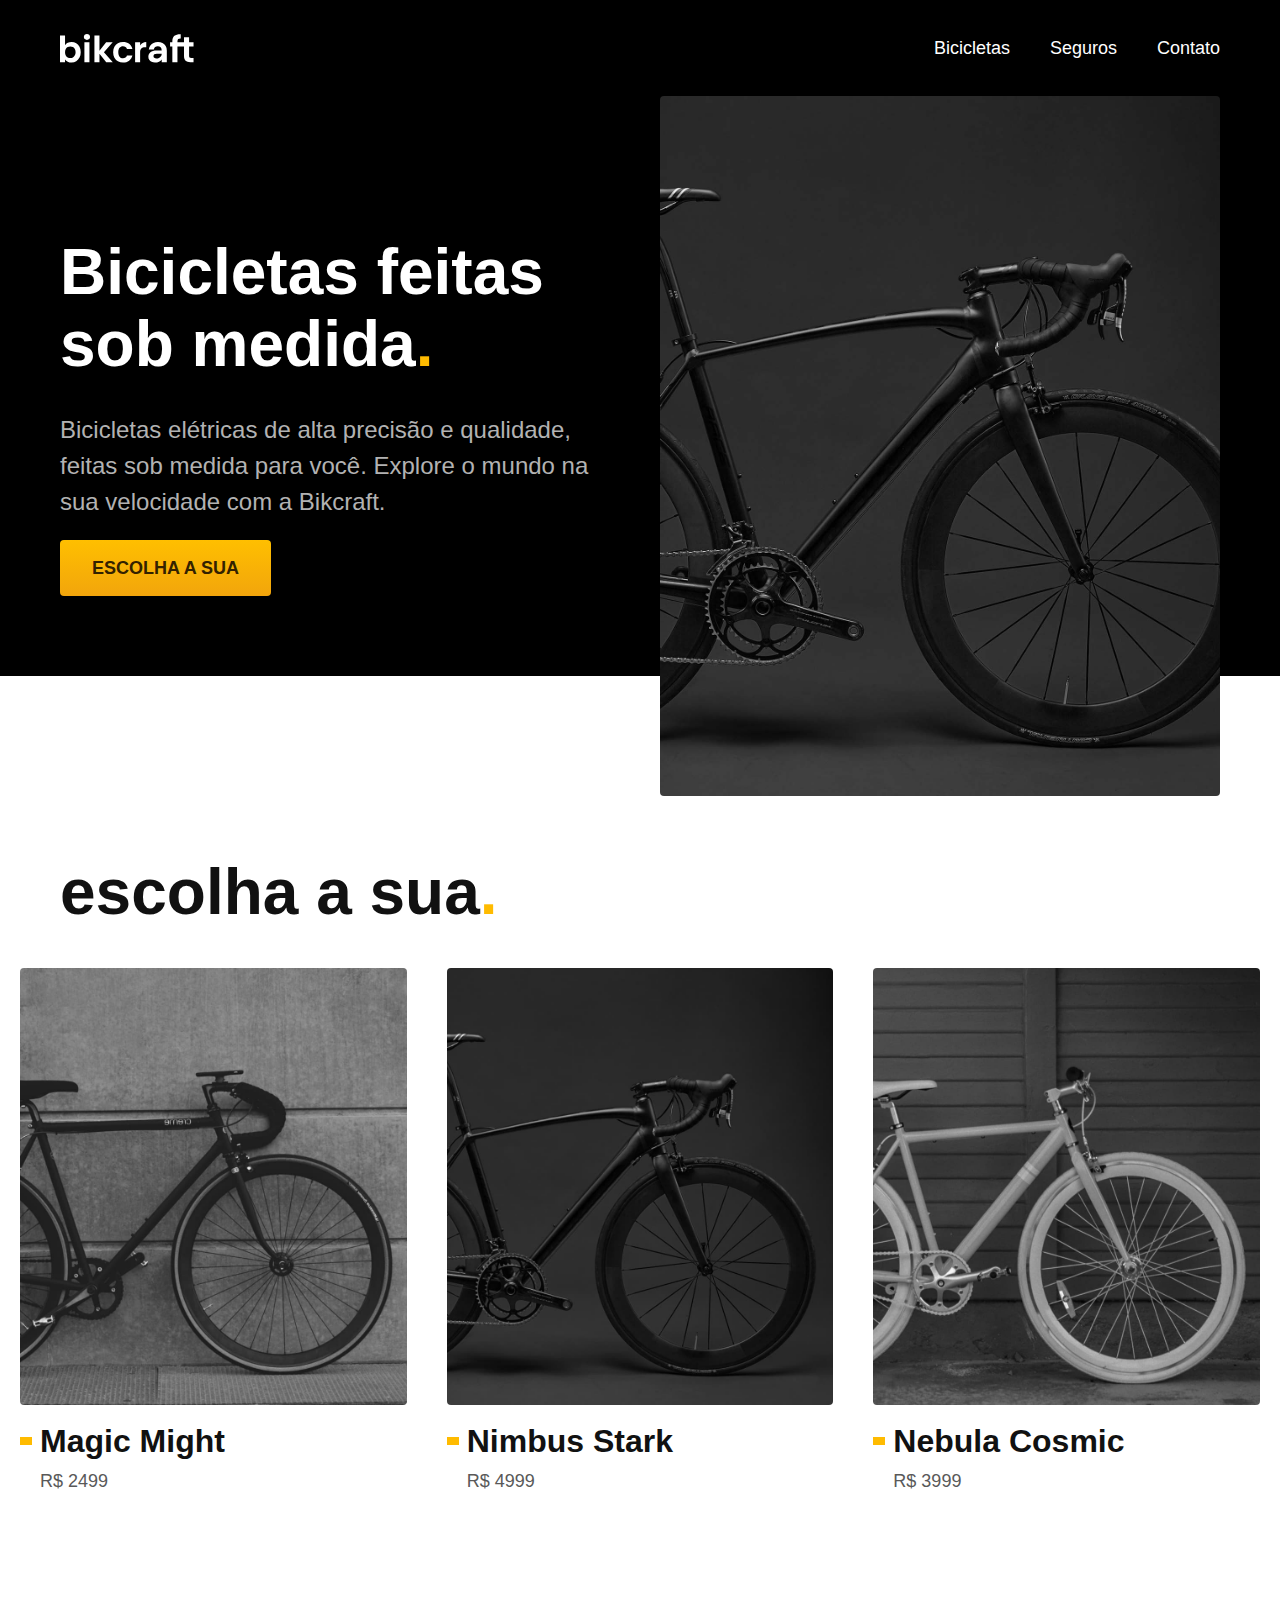
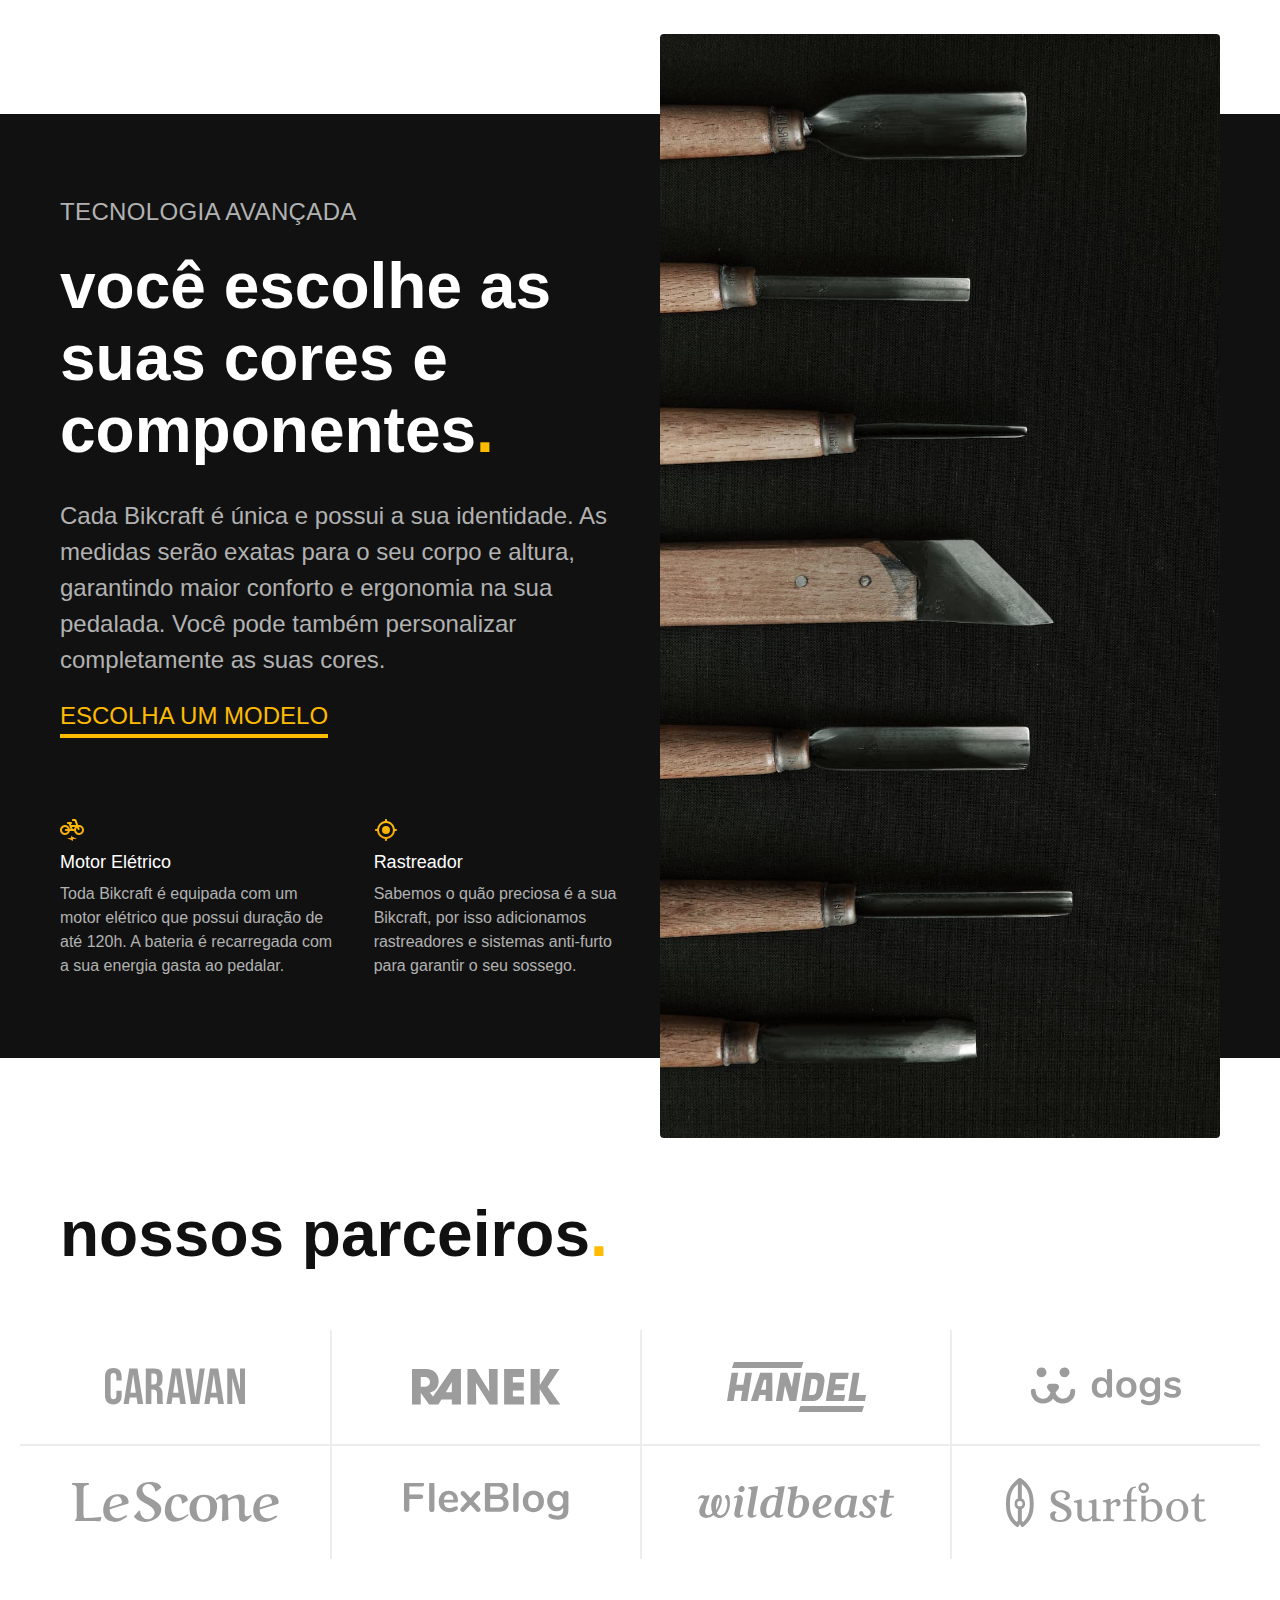
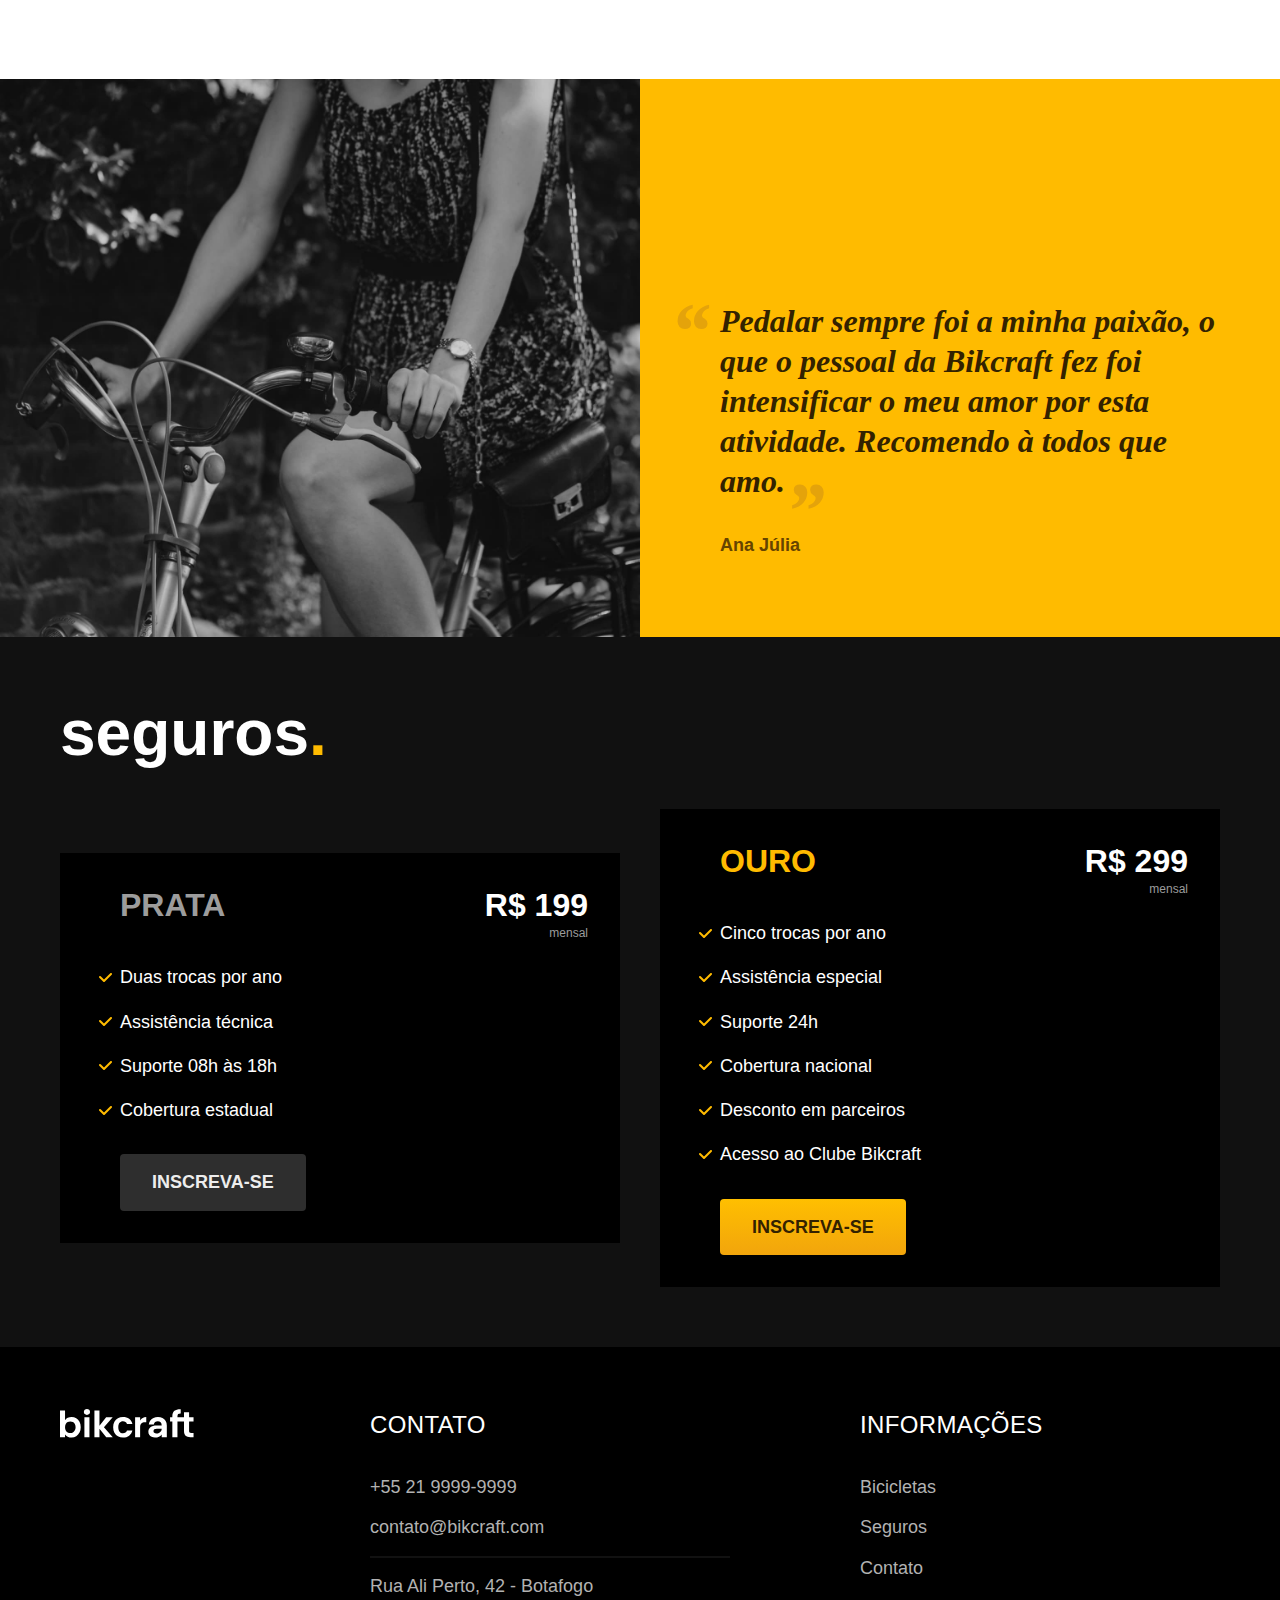
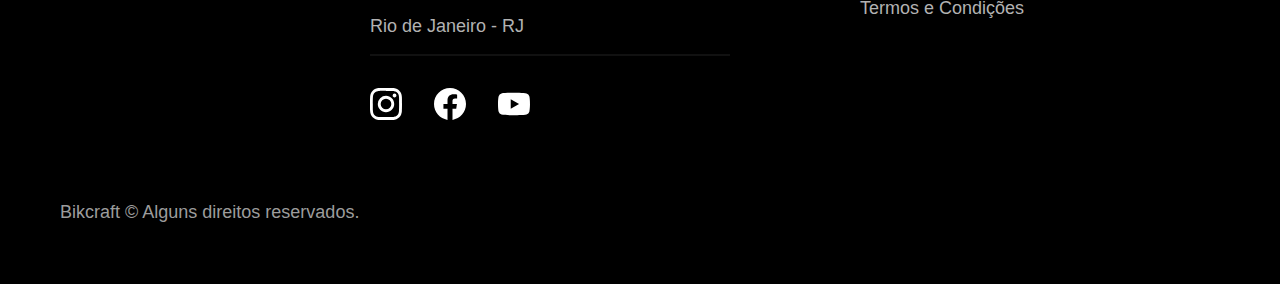
==== index.html @ 080647d6 "Volta aos estudos" ====
<!DOCTYPE html>
<html lang="pt-br">

<head>
  <meta charset="UTF-8">
  <meta name="viewport" content="width=device-width, initial-scale=1.0">

  <title>Bikcraft - Bicicletas Elétricas</title>
  <meta name="description" content="Bicicletas elétricas de alta precisão e qualidade, feitas sob medida para o cliente. Explore o mundo na sua velocidade com a Bikcraft.">

  <link rel="stylesheet" href="./css/style.css">
</head>

<body>
  <header class="header-bg">
    <div class="header container">
      <a href="./">
        <img src="./img/bikcraft.svg" alt="Bikcraft">
      </a>

      <nav aria-label="primaria">
        <ul class="header-menu font-1-m cor-0">
          <li><a href="./bicicletas.html">Bicicletas</a></li>
          <li><a href="./seguros.html">Seguros</a></li>
          <li><a href="./contato.html">Contato</a></li>
        </ul>
      </nav>
    </div>
  </header>

  <main class="introducao-bg">
    <div class="introducao container">
      <div class="introducao-conteudo">
        <h1 class="font-1-xxl cor-0">Bicicletas feitas sob medida<span class="cor-p1">.</span></h1>
        <p class="font-2-l cor-5">Bicicletas elétricas de alta precisão e qualidade, feitas sob medida para você. Explore o mundo na sua velocidade com a Bikcraft.</p>
        <a class="botao" href="./bicicletas.html">Escolha a sua</a>
      </div>
      <div>
        <img src="./img/fotos/introducao.jpg" alt="Bicicleta elétrica preta.">
      </div>
    </div>
  </main>

  <article class="bicicletas-lista">
    <h2 class="container font-1-xxl">escolha a sua<span class="cor-p1">.</span></h2>

    <ul>
      <li>
        <a href="./bicicletas/magic.html">
          <img src="./img/bicicletas/magic-home.jpg" alt="Bicicleta preta">
          <h3 class="font-1-xl">Magic Might</h3>
          <span class="font-2-m cor-8">R$ 2499</span>
        </a>
      </li>
      <li>
        <a href="./bicicletas/nimbus.html">
          <img src="./img/bicicletas/nimbus-home.jpg" alt="Bicicleta preta">
          <h3 class="font-1-xl">Nimbus Stark</h3>
          <span class="font-2-m cor-8">R$ 4999</span>
        </a>
      </li>
      <li>
        <a href="./bicicletas/nebula.html">
          <img src="./img/bicicletas/nebula-home.jpg" alt="Bicicleta preta">
          <h3 class="font-1-xl">Nebula Cosmic</h3>
          <span class="font-2-m cor-8">R$ 3999</span>
        </a>
      </li>
    </ul>
  </article>

  <article class="tecnologia-bg">
    <div class="tecnologia container">
      <div class="tecnologia-conteudo">
        <span class="font-2-l-b cor-5">Tecnologia Avançada</span>
        <h2 class="font-1-xxl cor-0">você escolhe as suas cores e componentes<span class="cor-p1">.</span></h2>
        <p class="font-2-l cor-5">Cada Bikcraft é única e possui a sua identidade. As medidas serão exatas para o seu corpo e altura, garantindo maior conforto e ergonomia na sua pedalada. Você pode também personalizar completamente as suas cores.</p>
        <a class="link" href="./bicicletas.html">Escolha um modelo</a>
        <div class="tecnologia-vantagens">
          <div>
            <img src="./img/icones/eletrica.svg" alt="">
            <h3 class="font-1-m cor-0">Motor Elétrico</h3>
            <p class="font-2-s cor-5">Toda Bikcraft é equipada com um motor elétrico que possui duração de até 120h. A bateria é recarregada com a sua energia gasta ao pedalar.</p>
          </div>
          <div>
            <img src="./img/icones/rastreador.svg" alt="">
            <h3 class="font-1-m cor-0">Rastreador</h3>
            <p class="font-2-s cor-5">Sabemos o quão preciosa é a sua Bikcraft, por isso adicionamos rastreadores e sistemas anti-furto para garantir o seu sossego.</p>
          </div>
        </div>
      </div>
      <div class="tecnologia-imagem">
        <img src="./img/fotos/tecnologia.jpg" alt="">
      </div>
    </div>
  </article>

  <section class="parceiros" aria-label="Nossos Parceiros">
    <h2 class="container font-1-xxl">nossos parceiros<span class="cor-p1">.</span></h2>

    <ul>
      <li><img src="./img/parceiros/caravan.svg" alt="caravan"></li>
      <li><img src="./img/parceiros/ranek.svg" alt="ranek"></li>
      <li><img src="./img/parceiros/handel.svg" alt="handel"></li>
      <li><img src="./img/parceiros/dogs.svg" alt="dogs"></li>
      <li><img src="./img/parceiros/lescone.svg" alt="lescone"></li>
      <li><img src="./img/parceiros/flexblog.svg" alt="flexblog"></li>
      <li><img src="./img/parceiros/wildbeast.svg" alt="wildbeast"></li>
      <li><img src="./img/parceiros/surfbot.svg" alt="surfbot"></li>
    </ul>
  </section>

  <section class="depoimento" aria-label="Depoimento">
    <div>
      <img src="./img/fotos/depoimento.jpg" alt="Pessoa pedalando uma bicicleta Bikcraft">
    </div>
    <div class="depoimento-conteudo">
      <blockquote class="font-1-xl cor-p5">
        <p>Pedalar sempre foi a minha paixão, o que o pessoal da Bikcraft fez foi intensificar o meu amor por esta atividade. Recomendo à todos que amo.</p>
      </blockquote>
      <span class="font-1-m-b cor-p4">Ana Júlia</span>
    </div>
  </section>

  <article class="seguros-bg">
    <div class="seguros container">
      <h2 class="font-1-xxl cor-0">seguros<span class="cor-p1">.</span></h2>
      <div class="seguros-item">
        <h3 class="font-1-xl cor-6">PRATA</h3>
        <span class="font-1-xl cor-0">R$ 199 <span class="font-1-xs cor-6">mensal</span></span>
        <ul class="font-2-m cor-0">
          <li>Duas trocas por ano</li>
          <li>Assistência técnica</li>
          <li>Suporte 08h às 18h</li>
          <li>Cobertura estadual</li>
        </ul>
        <a class="botao secundario" href="./orcamento.html">Inscreva-se</a>
      </div>

      <div class="seguros-item">
        <h3 class="font-1-xl cor-p1">OURO</h3>
        <span class="font-1-xl cor-0">R$ 299 <span class="font-1-xs cor-6">mensal</span></span>
        <ul class="font-2-m cor-0">
          <li>Cinco trocas por ano</li>
          <li>Assistência especial</li>
          <li>Suporte 24h</li>
          <li>Cobertura nacional</li>
          <li>Desconto em parceiros</li>
          <li>Acesso ao Clube Bikcraft</li>
        </ul>
        <a class="botao" href="./orcamento.html">Inscreva-se</a>
      </div>
    </div>
  </article>

  <footer class="footer-bg">
    <div class="footer container">
      <img src="./img/bikcraft.svg" alt="Bikcraft">
      <div class="footer-contato">
        <h3 class="font-2-l-b cor-0">Contato</h3>
        <ul class="font-2-m cor-5">
          <li><a href="tel:+552199999999">+55 21 9999-9999</a></li>
          <li><a href="mailto:contato@bikcraft.com">contato@bikcraft.com</a></li>
          <li>Rua Ali Perto, 42 - Botafogo</li>
          <li>Rio de Janeiro - RJ</li>
        </ul>
        <div class="footer-redes">
          <a href="./">
            <img src="./img/redes/instagram.svg" alt="Instagram">
          </a>
          <a href="./">
            <img src="./img/redes/facebook.svg" alt="Facebook">
          </a>
          <a href="./">
            <img src="./img/redes/youtube.svg" alt="Youtube">
          </a>
        </div>
      </div>
      <div class="footer-informacoes">
        <h3 class="font-2-l-b cor-0">Informações</h3>
        <nav>
          <ul class="font-1-m cor-5">
            <li><a href="./bicicletas.html">Bicicletas</a></li>
            <li><a href="./seguros.html">Seguros</a></li>
            <li><a href="./contato.html">Contato</a></li>
            <li><a href="./termos.html">Termos e Condições</a></li>
          </ul>
        </nav>
      </div>
      <p class="footer-copy font-2-m cor-6">Bikcraft © Alguns direitos reservados.</p>
    </div>
  </footer>
</body>

</html>
---- css/style.css ----
@import "./global/global.css";
@import "./utilidades/tipografia.css";
@import "./utilidades/cores.css";

@import "./global/header.css";
@import "./global/footer.css";

/* Utilidades */
@import "./utilidades/componentes.css";

/* Home */
@import "./home/introducao.css";
@import "./home/tecnologia.css";
@import "./home/parceiros.css";
@import "./home/depoimento.css";

/* Bicicletas */
@import "./bicicletas/bicicletas-lista.css";

/* Seguros */
@import "./seguros/seguros.css";
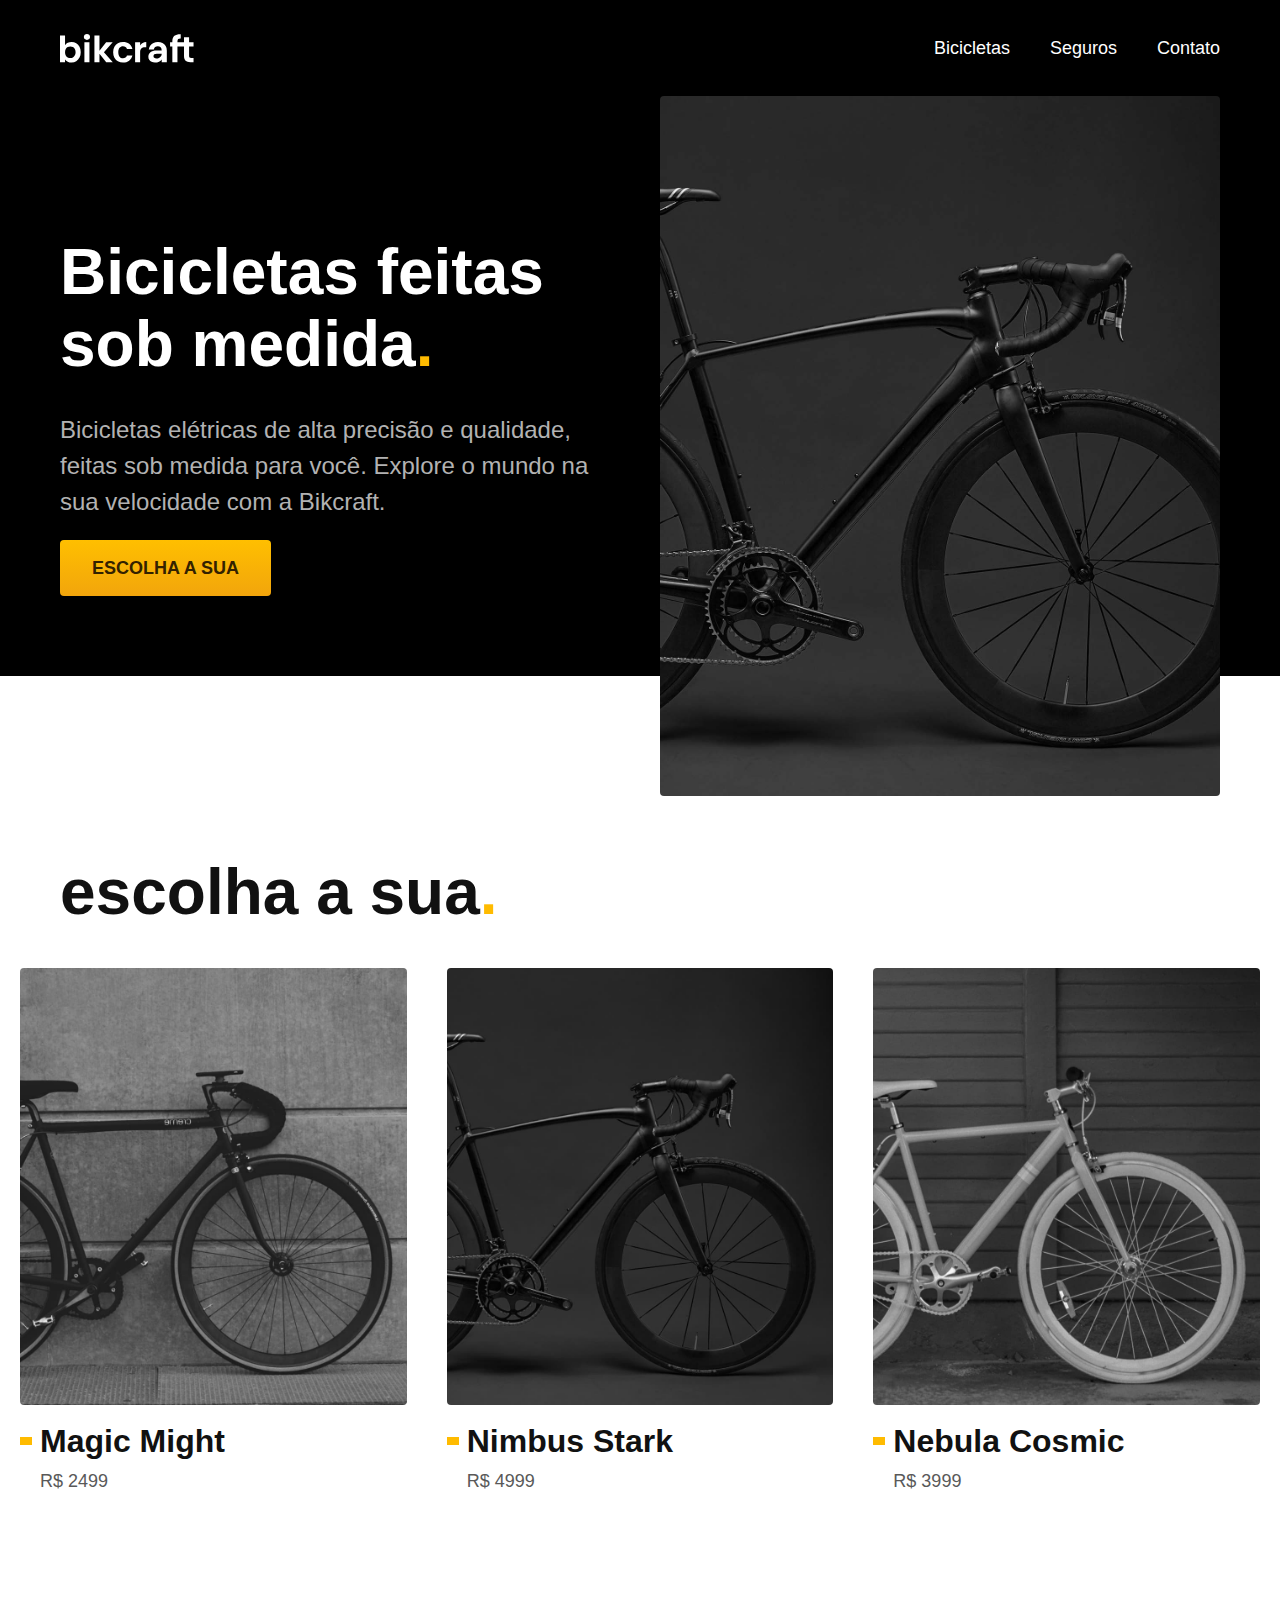
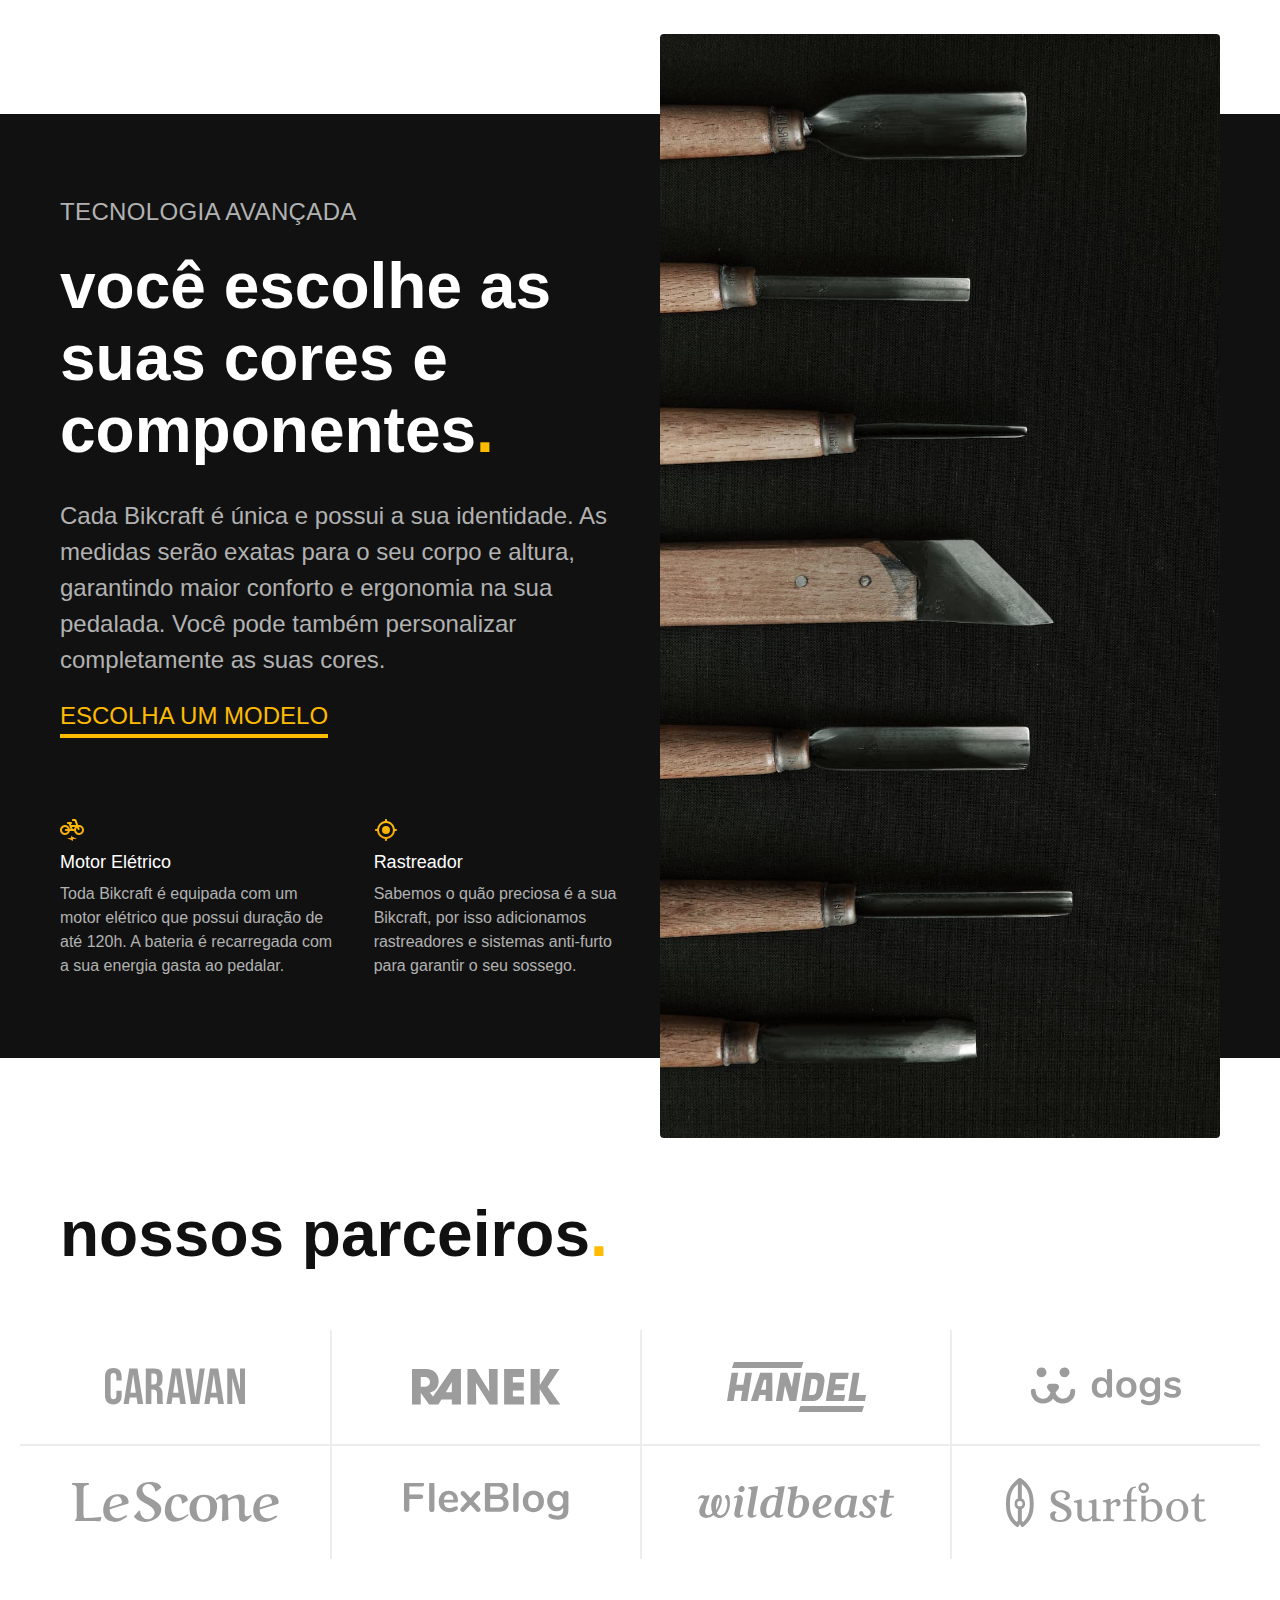
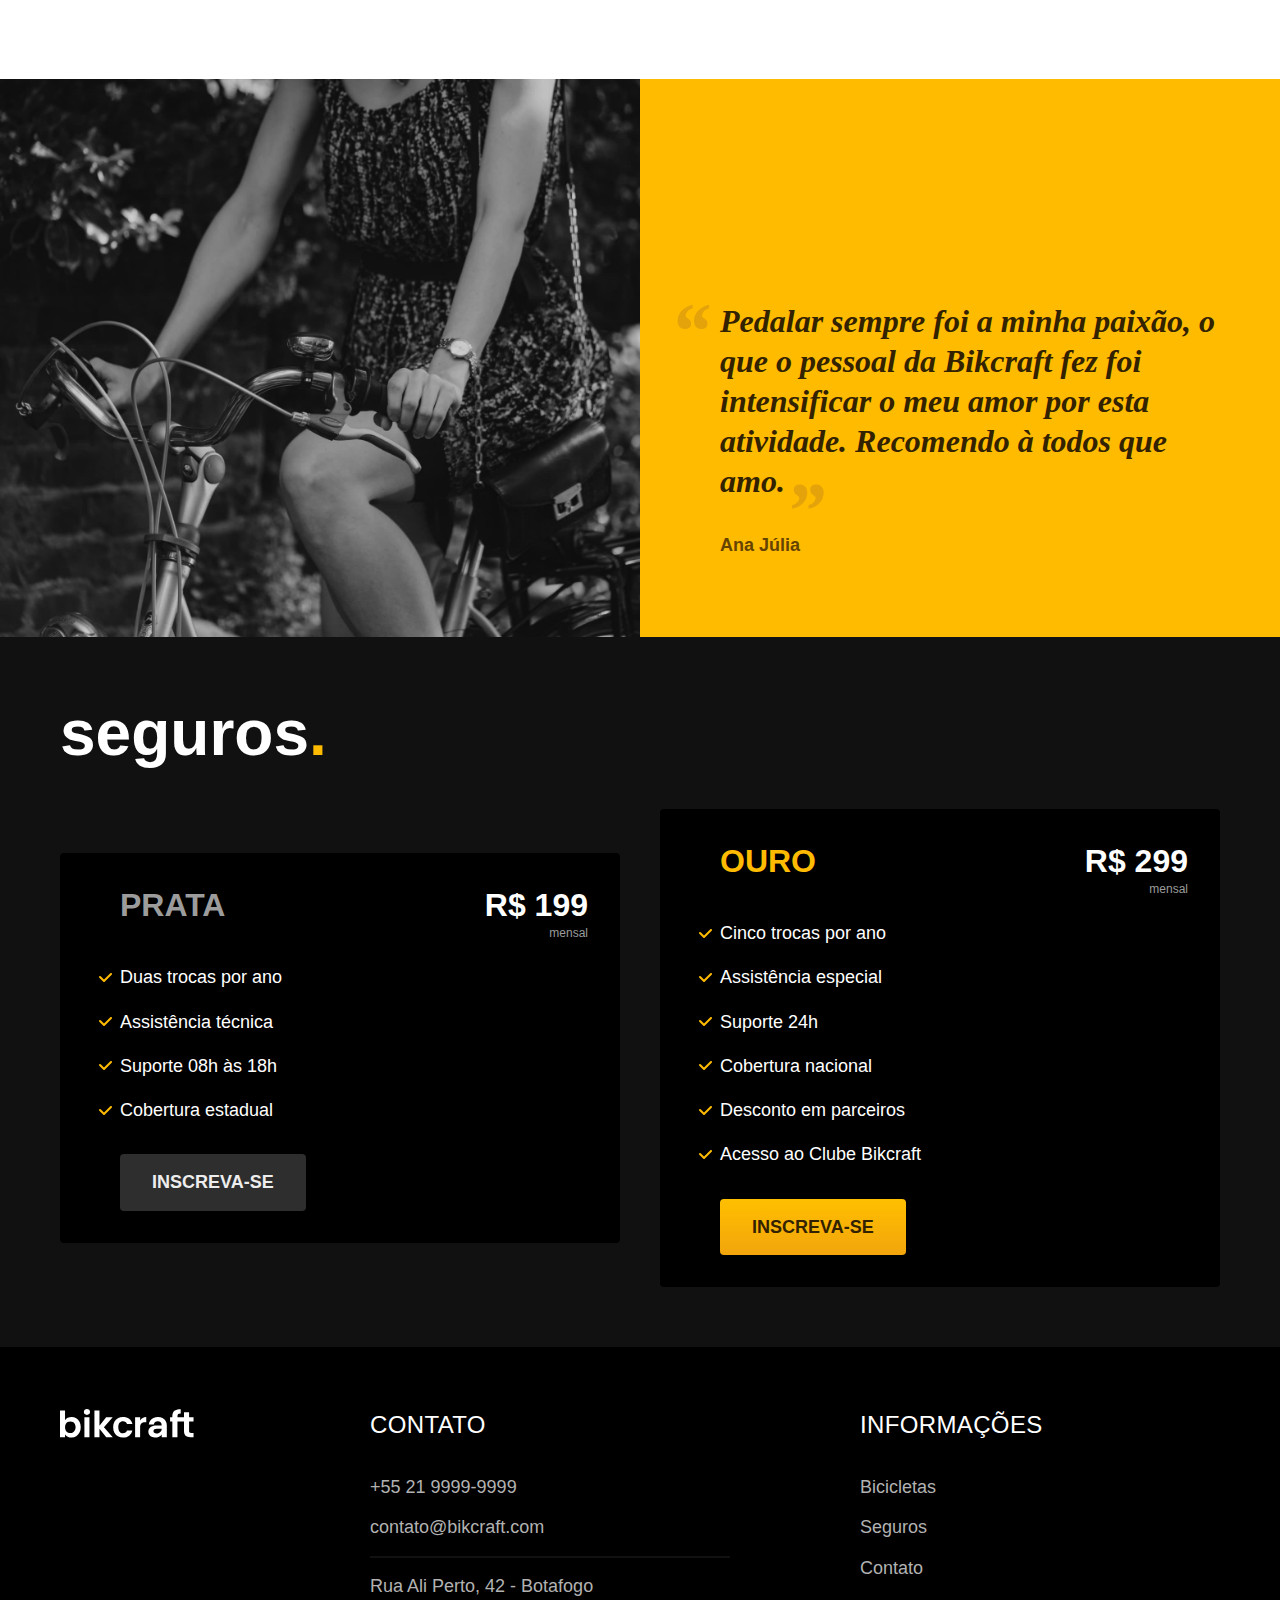
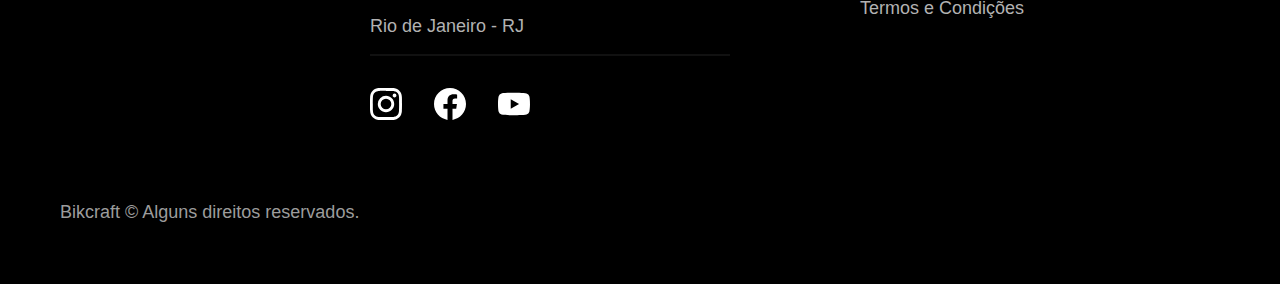
==== commit e62bc3af: "Bicicletas Prontas" ====
--- a/index.html
+++ b/index.html
@@ -43,7 +43,6 @@
 
   <article class="bicicletas-lista">
     <h2 class="container font-1-xxl">escolha a sua<span class="cor-p1">.</span></h2>
-
     <ul>
       <li>
         <a href="./bicicletas/magic.html">
@@ -95,7 +94,7 @@
     </div>
   </article>
 
-  <section class="parceiros" aria-label="Nossos Parceiros">
+  <section class="parceiros" aria-label="Nossos Parceiros!">
     <h2 class="container font-1-xxl">nossos parceiros<span class="cor-p1">.</span></h2>
 
     <ul>
@@ -110,7 +109,7 @@
     </ul>
   </section>
 
-  <section class="depoimento" aria-label="Depoimento">
+  <section class="depoimento" aria-label="Depoimento Da pessoa">
     <div>
       <img src="./img/fotos/depoimento.jpg" alt="Pessoa pedalando uma bicicleta Bikcraft">
     </div>
--- a/css/style.css
+++ b/css/style.css
@@ -16,6 +16,18 @@
 
 /* Bicicletas */
 @import "./bicicletas/bicicletas-lista.css";
+@import "./bicicletas/bicicletas.css";
+
+/* Bicicleta */
+@import "./bicicleta/bicicleta.css";
+@import "./bicicleta/seguro.css";
+
 
 /* Seguros */
 @import "./seguros/seguros.css";
+@import "./seguros/vantagens.css";
+@import "./seguros/perguntas.css";
+
+/* Termos */
+@import "./termos/termos.css"
+
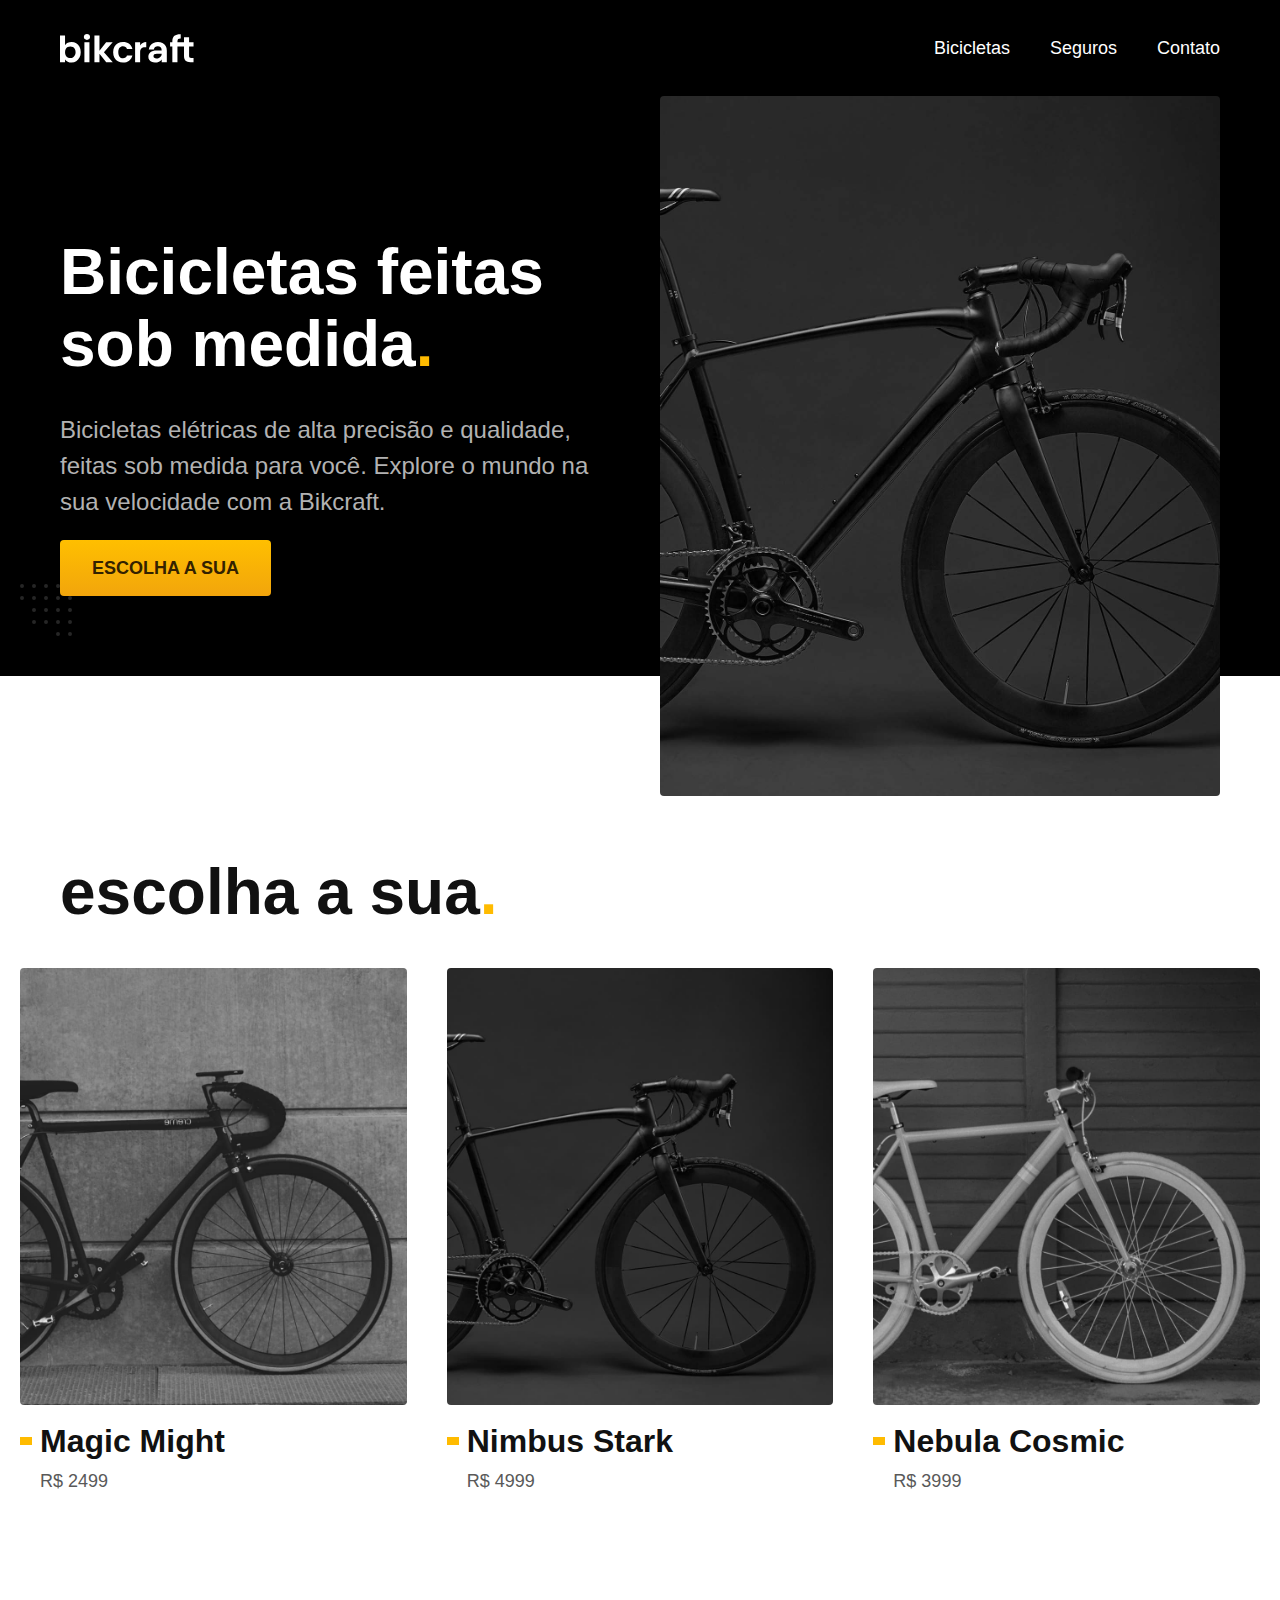
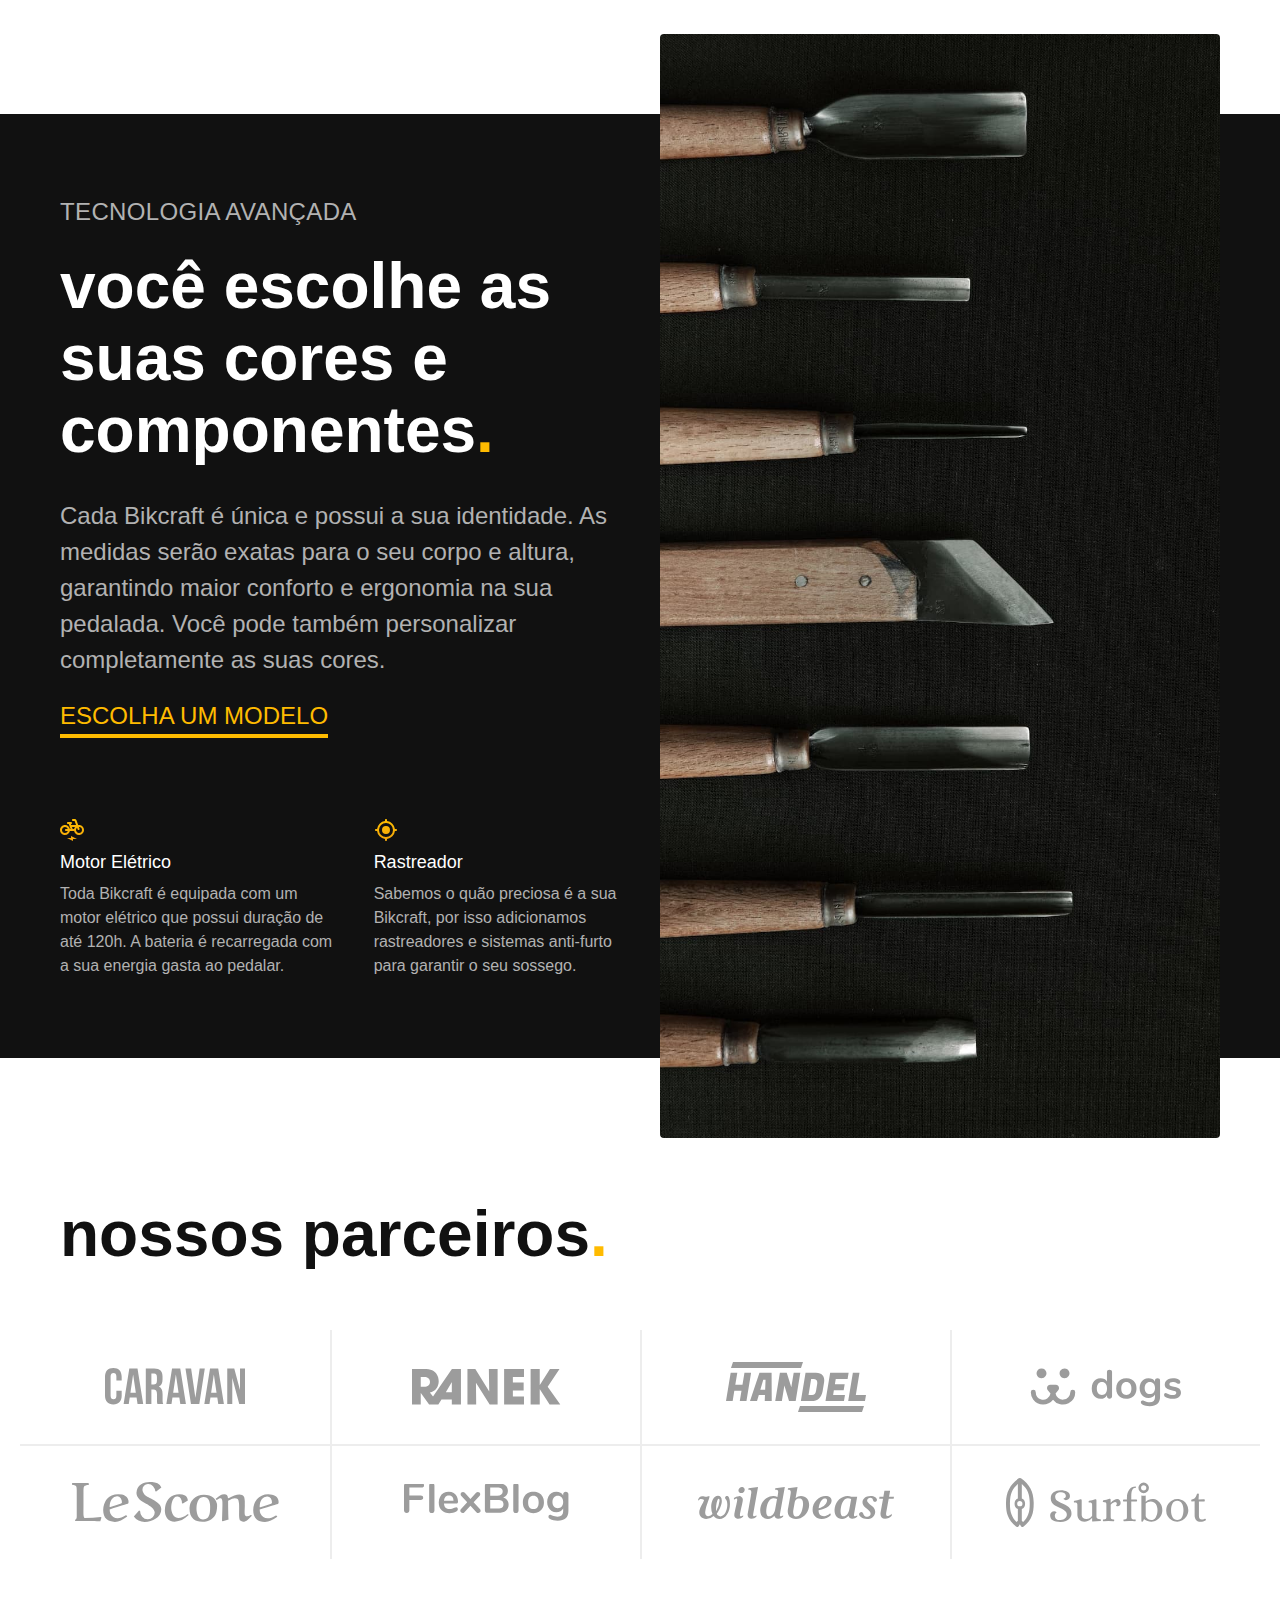
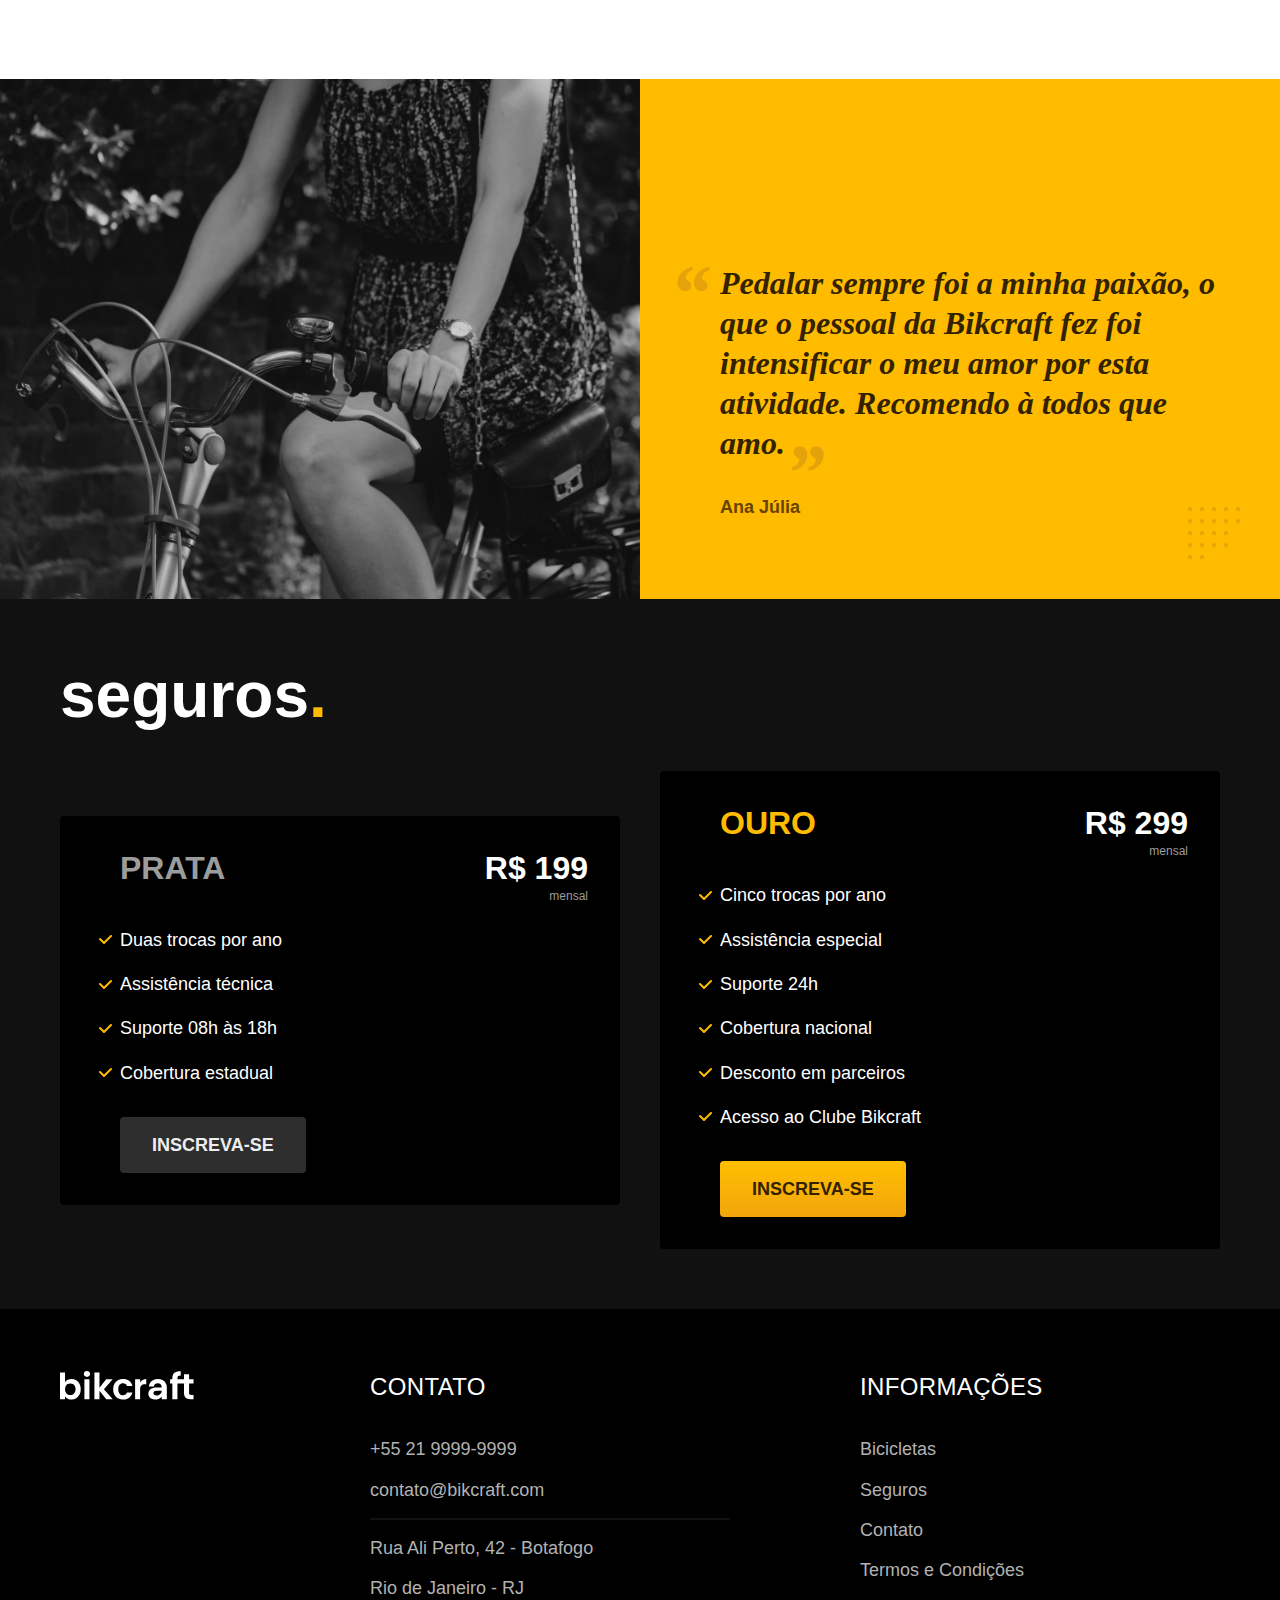
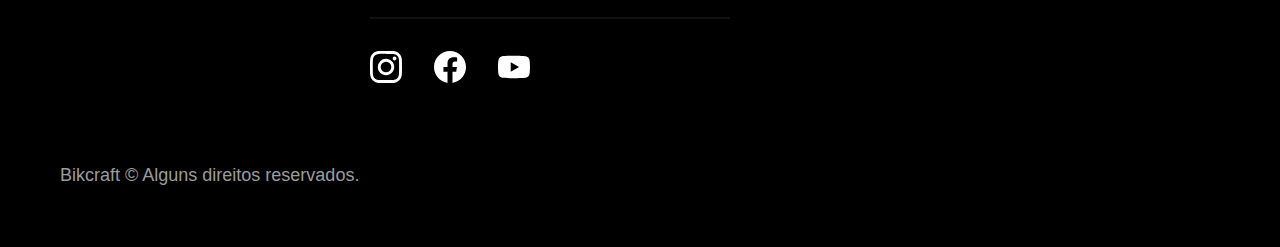
==== commit 064ba527: "Indo para JS" ====
--- a/index.html
+++ b/index.html
@@ -8,6 +8,7 @@
   <title>Bikcraft - Bicicletas Elétricas</title>
   <meta name="description" content="Bicicletas elétricas de alta precisão e qualidade, feitas sob medida para o cliente. Explore o mundo na sua velocidade com a Bikcraft.">
 
+  <link rel="preload" href="./css/style.css" as="style">
   <link rel="stylesheet" href="./css/style.css">
 </head>
 
@@ -15,7 +16,7 @@
   <header class="header-bg">
     <div class="header container">
       <a href="./">
-        <img src="./img/bikcraft.svg" alt="Bikcraft">
+        <img src="./img/bikcraft.svg" width="136" height="32" alt="Bikcraft">
       </a>
 
       <nav aria-label="primaria">
@@ -35,32 +36,34 @@
         <p class="font-2-l cor-5">Bicicletas elétricas de alta precisão e qualidade, feitas sob medida para você. Explore o mundo na sua velocidade com a Bikcraft.</p>
         <a class="botao" href="./bicicletas.html">Escolha a sua</a>
       </div>
-      <div>
-        <img src="./img/fotos/introducao.jpg" alt="Bicicleta elétrica preta.">
-      </div>
+      <picture>
+        <source media="(max-width: 800px)" srcset="./img/bicicletas/nimbus.jpg">
+        <img src="./img/fotos/introducao.jpg" width="1280" height="1600" alt="Bicicleta elétrica preta.">
+      </picture>
     </div>
   </main>
 
   <article class="bicicletas-lista">
     <h2 class="container font-1-xxl">escolha a sua<span class="cor-p1">.</span></h2>
+
     <ul>
       <li>
         <a href="./bicicletas/magic.html">
-          <img src="./img/bicicletas/magic-home.jpg" alt="Bicicleta preta">
+          <img src="./img/bicicletas/magic-home.jpg" alt="Bicicleta preta" width="920" height="1040">
           <h3 class="font-1-xl">Magic Might</h3>
           <span class="font-2-m cor-8">R$ 2499</span>
         </a>
       </li>
       <li>
         <a href="./bicicletas/nimbus.html">
-          <img src="./img/bicicletas/nimbus-home.jpg" alt="Bicicleta preta">
+          <img src="./img/bicicletas/nimbus-home.jpg" alt="Bicicleta preta" width="920" height="1040">
           <h3 class="font-1-xl">Nimbus Stark</h3>
           <span class="font-2-m cor-8">R$ 4999</span>
         </a>
       </li>
       <li>
         <a href="./bicicletas/nebula.html">
-          <img src="./img/bicicletas/nebula-home.jpg" alt="Bicicleta preta">
+          <img src="./img/bicicletas/nebula-home.jpg" alt="Bicicleta preta" width="920" height="1040">
           <h3 class="font-1-xl">Nebula Cosmic</h3>
           <span class="font-2-m cor-8">R$ 3999</span>
         </a>
@@ -77,41 +80,41 @@
         <a class="link" href="./bicicletas.html">Escolha um modelo</a>
         <div class="tecnologia-vantagens">
           <div>
-            <img src="./img/icones/eletrica.svg" alt="">
+            <img src="./img/icones/eletrica.svg" width="24" height="24" alt="">
             <h3 class="font-1-m cor-0">Motor Elétrico</h3>
             <p class="font-2-s cor-5">Toda Bikcraft é equipada com um motor elétrico que possui duração de até 120h. A bateria é recarregada com a sua energia gasta ao pedalar.</p>
           </div>
           <div>
-            <img src="./img/icones/rastreador.svg" alt="">
+            <img src="./img/icones/rastreador.svg" width="24" height="24" alt="">
             <h3 class="font-1-m cor-0">Rastreador</h3>
             <p class="font-2-s cor-5">Sabemos o quão preciosa é a sua Bikcraft, por isso adicionamos rastreadores e sistemas anti-furto para garantir o seu sossego.</p>
           </div>
         </div>
       </div>
       <div class="tecnologia-imagem">
-        <img src="./img/fotos/tecnologia.jpg" alt="">
+        <img src="./img/fotos/tecnologia.jpg" width="1200" height="1920" alt="">
       </div>
     </div>
   </article>
 
-  <section class="parceiros" aria-label="Nossos Parceiros!">
+  <section class="parceiros" aria-label="Nossos Parceiros">
     <h2 class="container font-1-xxl">nossos parceiros<span class="cor-p1">.</span></h2>
 
     <ul>
-      <li><img src="./img/parceiros/caravan.svg" alt="caravan"></li>
-      <li><img src="./img/parceiros/ranek.svg" alt="ranek"></li>
-      <li><img src="./img/parceiros/handel.svg" alt="handel"></li>
-      <li><img src="./img/parceiros/dogs.svg" alt="dogs"></li>
-      <li><img src="./img/parceiros/lescone.svg" alt="lescone"></li>
-      <li><img src="./img/parceiros/flexblog.svg" alt="flexblog"></li>
-      <li><img src="./img/parceiros/wildbeast.svg" alt="wildbeast"></li>
-      <li><img src="./img/parceiros/surfbot.svg" alt="surfbot"></li>
+      <li><img src="./img/parceiros/caravan.svg" alt="Caravan" width="140" height="38"></li>
+      <li><img src="./img/parceiros/ranek.svg" alt="Ranek" width="149" height="36"></li>
+      <li><img src="./img/parceiros/handel.svg" alt="Handel" width="140" height="50"></li>
+      <li><img src="./img/parceiros/dogs.svg" alt="Dogs" width="152" height="39"></li>
+      <li><img src="./img/parceiros/lescone.svg" alt="LeScone" width="208" height="41"></li>
+      <li><img src="./img/parceiros/flexblog.svg" alt="FlexBlog" width="165" height="38"></li>
+      <li><img src="./img/parceiros/wildbeast.svg" alt="Wildbeast" width="196" height="34"></li>
+      <li><img src="./img/parceiros/surfbot.svg" alt="Surfbot" width="200" height="49"></li>
     </ul>
   </section>
 
-  <section class="depoimento" aria-label="Depoimento Da pessoa">
+  <section class="depoimento" aria-label="Depoimento">
     <div>
-      <img src="./img/fotos/depoimento.jpg" alt="Pessoa pedalando uma bicicleta Bikcraft">
+      <img src="./img/fotos/depoimento.jpg" width="1560" height="1360" alt="Pessoa pedalando uma bicicleta Bikcraft">
     </div>
     <div class="depoimento-conteudo">
       <blockquote class="font-1-xl cor-p5">
@@ -154,7 +157,7 @@
 
   <footer class="footer-bg">
     <div class="footer container">
-      <img src="./img/bikcraft.svg" alt="Bikcraft">
+      <img src="./img/bikcraft.svg" width="136" height="32" alt="Bikcraft">
       <div class="footer-contato">
         <h3 class="font-2-l-b cor-0">Contato</h3>
         <ul class="font-2-m cor-5">
@@ -165,13 +168,13 @@
         </ul>
         <div class="footer-redes">
           <a href="./">
-            <img src="./img/redes/instagram.svg" alt="Instagram">
+            <img src="./img/redes/instagram.svg" width="32" height="32" alt="Instagram">
           </a>
           <a href="./">
-            <img src="./img/redes/facebook.svg" alt="Facebook">
+            <img src="./img/redes/facebook.svg" width="32" height="32" alt="Facebook">
           </a>
           <a href="./">
-            <img src="./img/redes/youtube.svg" alt="Youtube">
+            <img src="./img/redes/youtube.svg" width="32" height="32" alt="Youtube">
           </a>
         </div>
       </div>
--- a/css/style.css
+++ b/css/style.css
@@ -7,6 +7,7 @@
 
 /* Utilidades */
 @import "./utilidades/componentes.css";
+@import "./utilidades/formulario.css";
 
 /* Home */
 @import "./home/introducao.css";
@@ -22,12 +23,17 @@
 @import "./bicicleta/bicicleta.css";
 @import "./bicicleta/seguro.css";
 
-
 /* Seguros */
 @import "./seguros/seguros.css";
 @import "./seguros/vantagens.css";
 @import "./seguros/perguntas.css";
 
+/* Contato */
+@import "./contato/contato.css";
+@import "./contato/lojas.css";
+
+/* Contato */
+@import "./orcamento/orcamento.css";
+
 /* Termos */
-@import "./termos/termos.css"
-
+@import "./termos/termos.css";
--- a/css/style.css
+++ b/css/style.css
@@ -7,6 +7,7 @@
 
 /* Utilidades */
 @import "./utilidades/componentes.css";
+@import "./utilidades/formulario.css";
 
 /* Home */
 @import "./home/introducao.css";
@@ -22,12 +23,17 @@
 @import "./bicicleta/bicicleta.css";
 @import "./bicicleta/seguro.css";
 
-
 /* Seguros */
 @import "./seguros/seguros.css";
 @import "./seguros/vantagens.css";
 @import "./seguros/perguntas.css";
 
+/* Contato */
+@import "./contato/contato.css";
+@import "./contato/lojas.css";
+
+/* Contato */
+@import "./orcamento/orcamento.css";
+
 /* Termos */
-@import "./termos/termos.css"
-
+@import "./termos/termos.css";
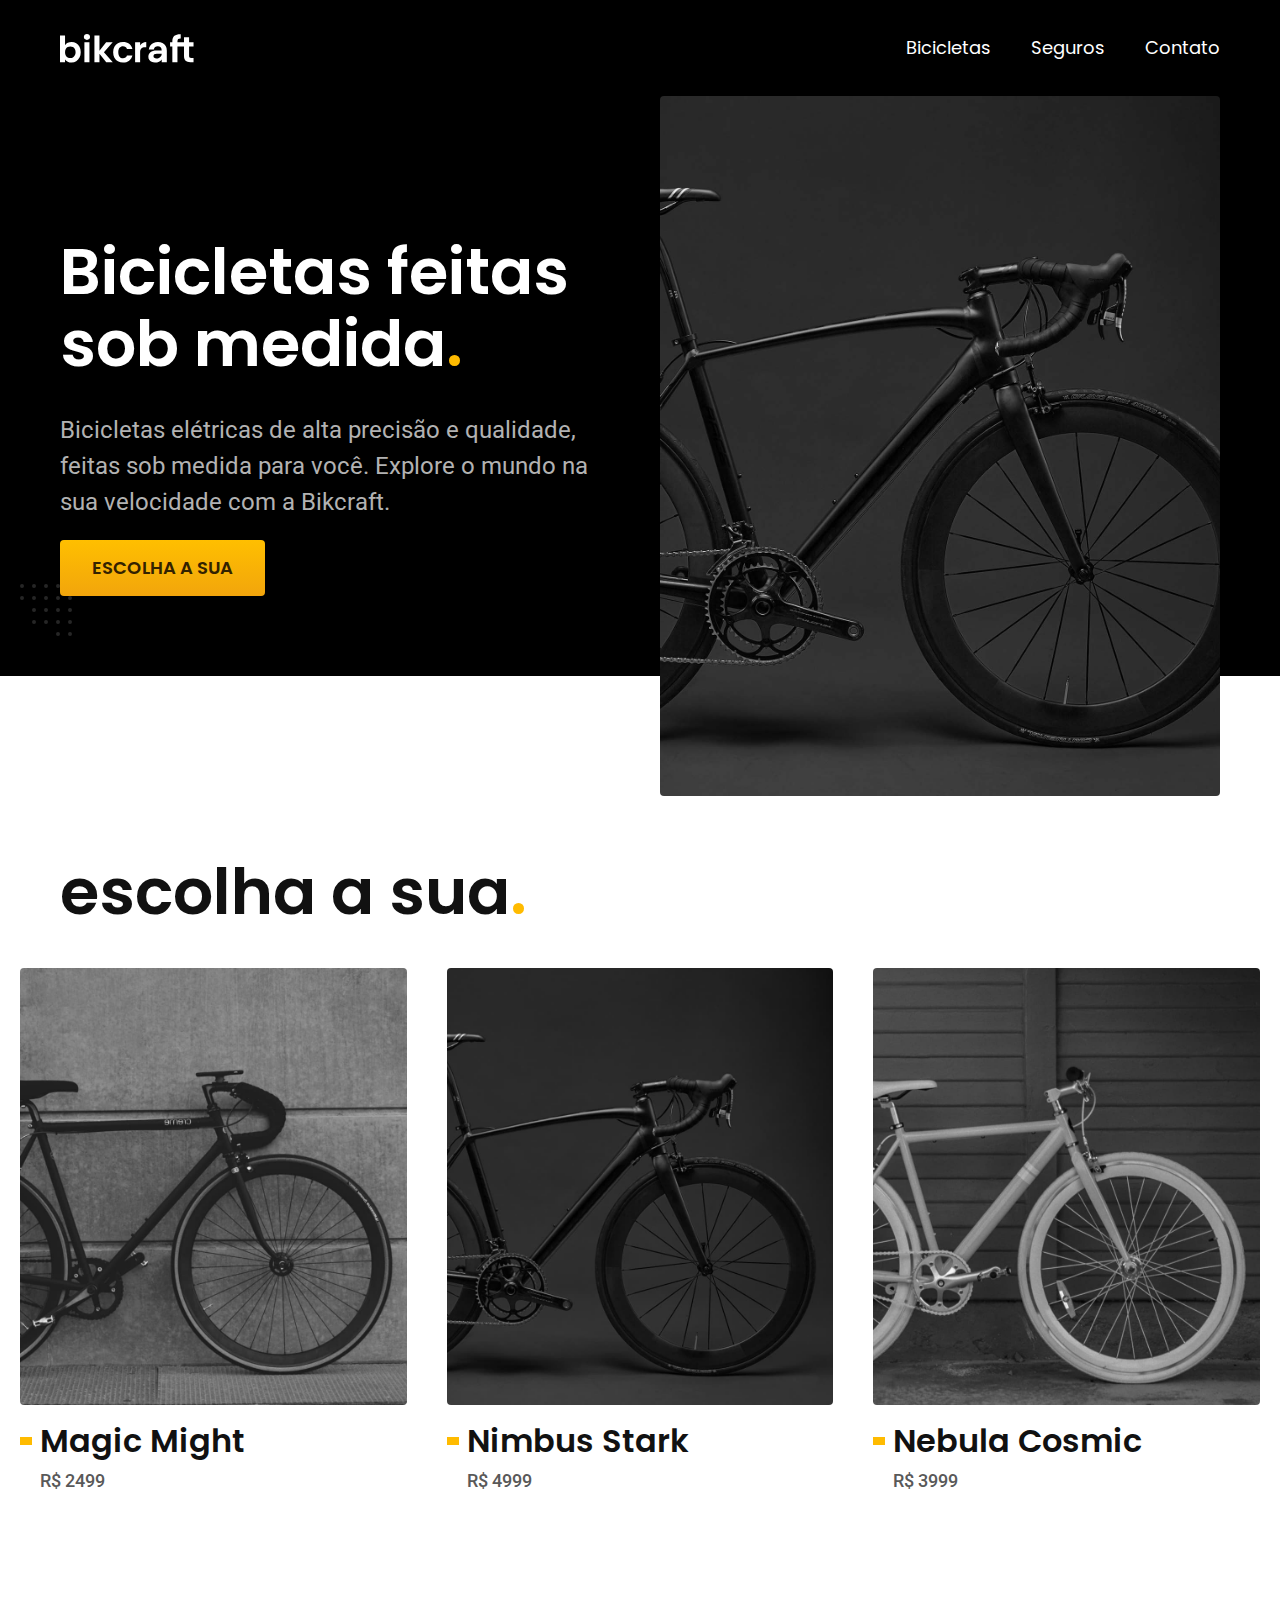
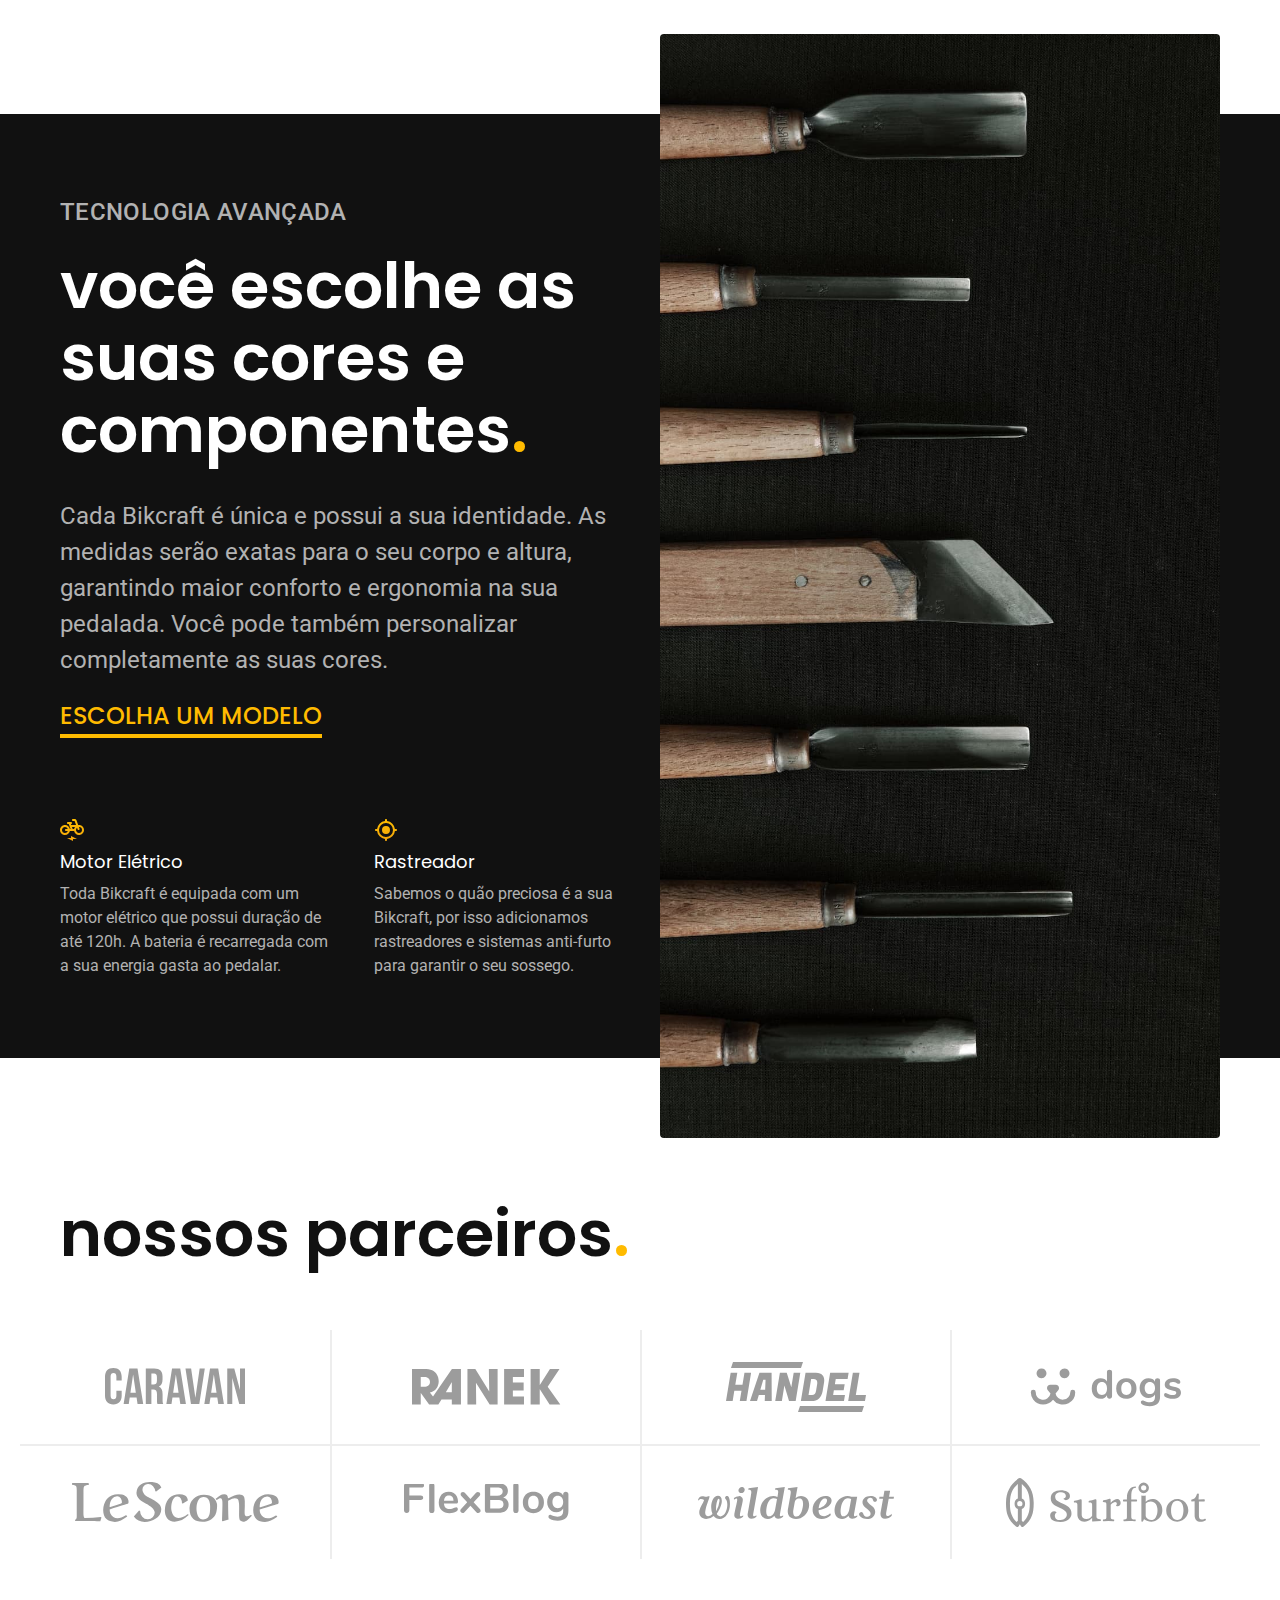
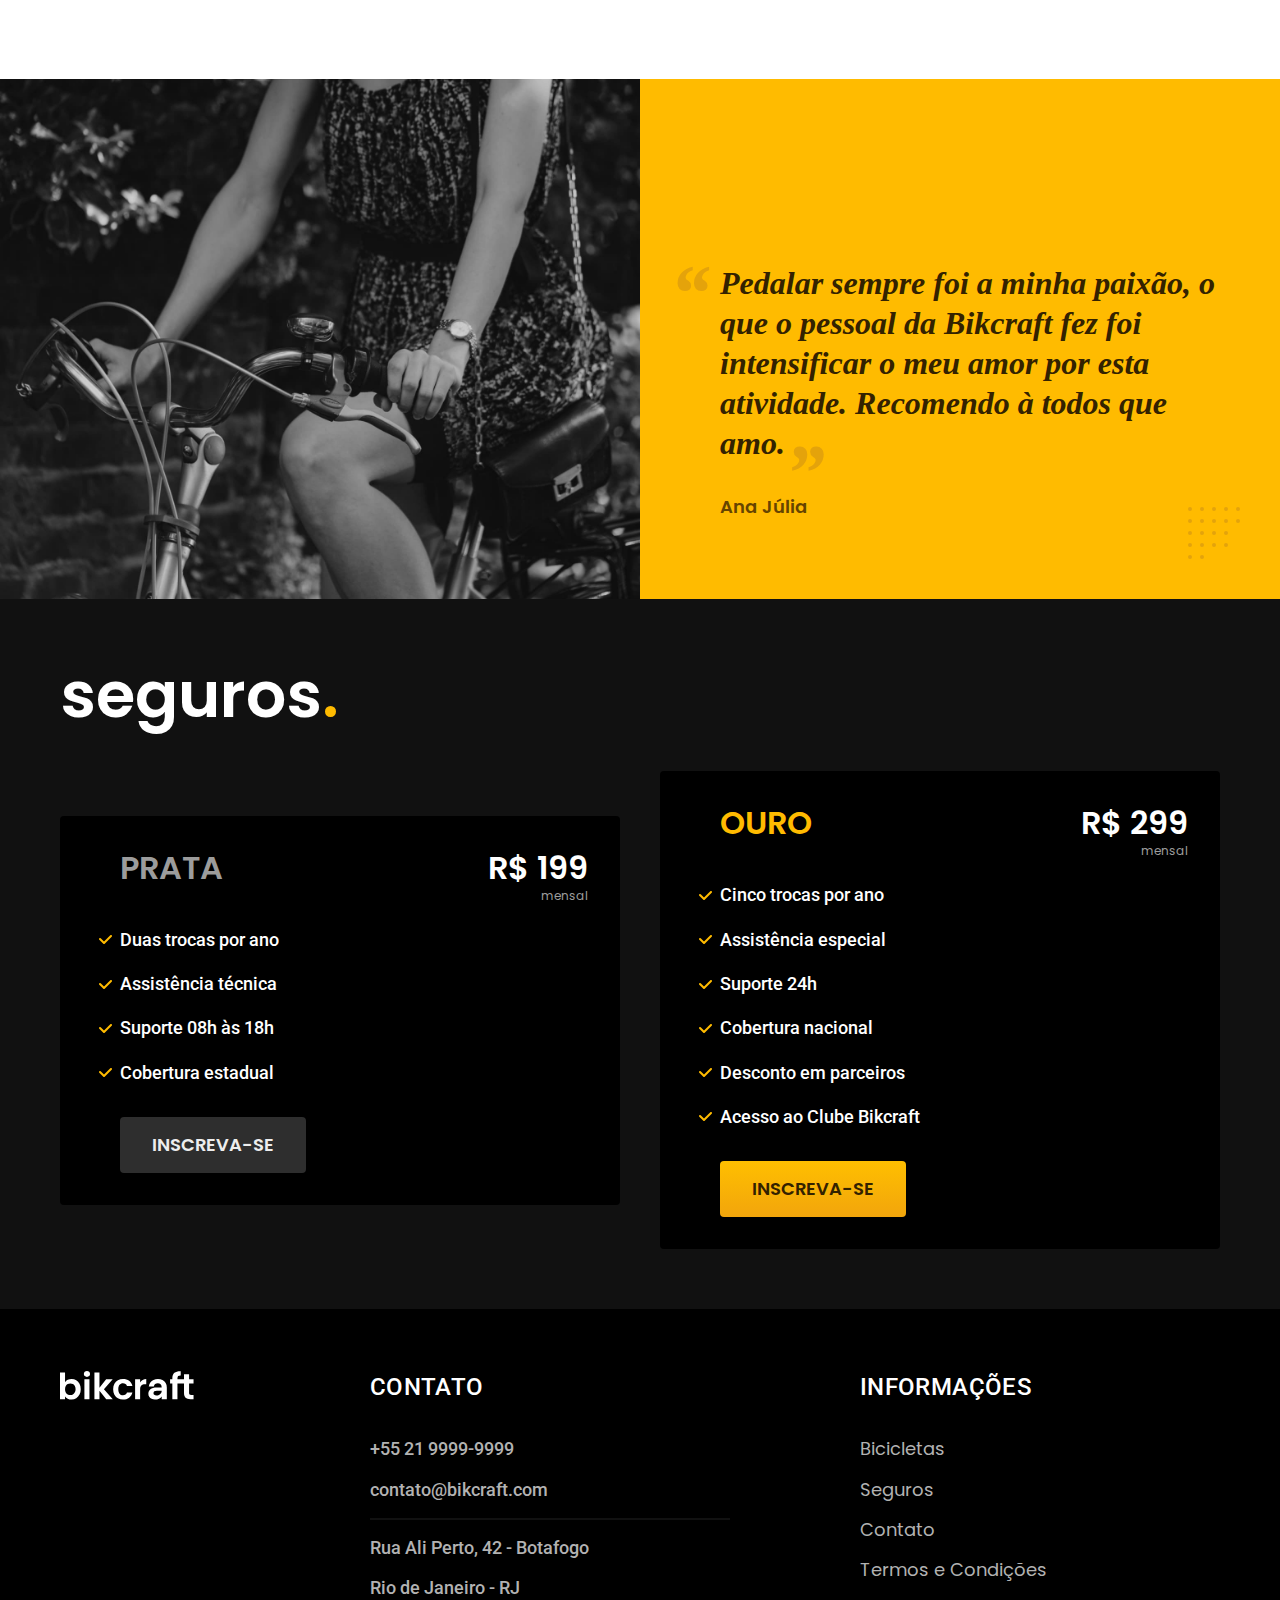
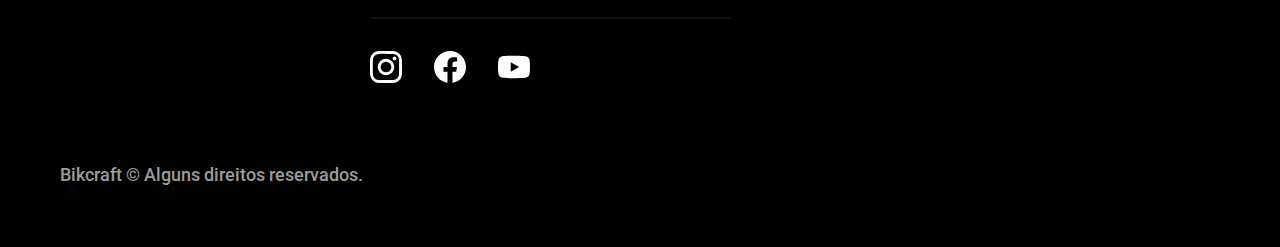
==== commit 3fba6dae: "Site Atualizado Min.css" ====
--- a/index.html
+++ b/index.html
@@ -8,8 +8,15 @@
   <title>Bikcraft - Bicicletas Elétricas</title>
   <meta name="description" content="Bicicletas elétricas de alta precisão e qualidade, feitas sob medida para o cliente. Explore o mundo na sua velocidade com a Bikcraft.">
 
-  <link rel="preload" href="./css/style.css" as="style">
-  <link rel="stylesheet" href="./css/style.css">
+  <link rel="icon" href="./favicon.svg" type="image/svg+xml">
+  <link rel="preload" href="./css/style.min.css" as="style">
+  <link rel="stylesheet" href="./css/style.min.css">
+
+  <script>document.documentElement.classList.add('js');</script>
+
+  <link rel="preconnect" href="https://fonts.googleapis.com">
+  <link rel="preconnect" href="https://fonts.gstatic.com" crossorigin>
+  <link href="https://fonts.googleapis.com/css2?family=Poppins:wght@400;600&family=Roboto:wght@400;500&display=swap" rel="stylesheet">
 </head>
 
 <body>
@@ -32,11 +39,11 @@
   <main class="introducao-bg">
     <div class="introducao container">
       <div class="introducao-conteudo">
-        <h1 class="font-1-xxl cor-0">Bicicletas feitas sob medida<span class="cor-p1">.</span></h1>
-        <p class="font-2-l cor-5">Bicicletas elétricas de alta precisão e qualidade, feitas sob medida para você. Explore o mundo na sua velocidade com a Bikcraft.</p>
-        <a class="botao" href="./bicicletas.html">Escolha a sua</a>
-      </div>
-      <picture>
+        <h1 class="font-1-xxl cor-0 fadeInDown" data-anime="200">Bicicletas feitas sob medida<span class="cor-p1">.</span></h1>
+        <p class="font-2-l cor-5 fadeInDown" data-anime="400">Bicicletas elétricas de alta precisão e qualidade, feitas sob medida para você. Explore o mundo na sua velocidade com a Bikcraft.</p>
+        <a class="botao fadeInDown" data-anime="600" href="./bicicletas.html">Escolha a sua</a>
+      </div>
+      <picture class="fadeInDown" data-anime="800">
         <source media="(max-width: 800px)" srcset="./img/bicicletas/nimbus.jpg">
         <img src="./img/fotos/introducao.jpg" width="1280" height="1600" alt="Bicicleta elétrica preta.">
       </picture>
@@ -192,6 +199,7 @@
       <p class="footer-copy font-2-m cor-6">Bikcraft © Alguns direitos reservados.</p>
     </div>
   </footer>
+  <script src="./js/plugins/simple-anime.js"></script>
+  <script src="./js/script.js"></script>
 </body>
-
 </html>--- a/css/style.min.css
+++ b/css/style.min.css
@@ -0,0 +1 @@
+body{margin:0;font-family:Arial,Helvetica,sans-serif;color:#111}blockquote,dd,h1,h2,h3,h4,p,ul{margin:0}ul{padding:0;list-style:none}a{text-decoration:none;color:inherit}img{max-width:100%;height:auto;display:block}img[src$=".jpg"]{border-radius:4px}.font-1-xs{font:400 0.75rem/1.35 Poppins,sans-serif}.font-2-xs{font:400 0.875rem/1.43 Roboto,sans-serif}.font-1-s{font:400 1rem/1.5 Poppins,sans-serif}.font-2-s{font:400 1rem/1.5 Roboto,sans-serif}.font-1-m,.font-1-m-b{font:400 1.125rem/1.35 Poppins,sans-serif}.font-1-m-b{font-weight:600}.font-2-m{font:500 1.125rem/1.35 Roboto,sans-serif}.font-1-l{font:400 1.5rem/1.5 Poppins,sans-serif}.font-2-l,.font-2-l-b{font:400 1.5rem/1.5 Roboto,sans-serif}.font-2-l-b{font-weight:500;letter-spacing:.015em;text-transform:uppercase}.font-1-xl{font:600 2rem/1.25 Poppins,sans-serif}.font-2-xl{font:500 2rem/1.25 Roboto,sans-serif}.font-1-xxl{font:600 4rem/1.125 Poppins,sans-serif}@media (max-width:1200px){.font-1-xxl{font-size:3rem}.font-2-l,.font-2-l-b{font-size:1.125rem}}@media (max-width:800px){.font-1-xxl{font-size:2rem}.font-1-xl,.font-2-xl{font-size:1.5rem}}:root{--cor-0:#ffffff;--cor-1:#f7f7f7;--cor-2:#ededed;--cor-3:#dedede;--cor-4:#cccccc;--cor-5:#b2b2b2;--cor-6:#9c9c9c;--cor-7:#717171;--cor-8:#595959;--cor-9:#404040;--cor-10:#2e2e2e;--cor-11:#111111;--cor-12:#000000;--cor-p1:#ffbb00;--cor-p2:#e4a30b;--cor-p3:#a66f00;--cor-p4:#664400;--cor-p5:#332200}.cor-0{color:var(--cor-0)}.cor-1{color:var(--cor-1)}.cor-2{color:var(--cor-2)}.cor-3{color:var(--cor-3)}.cor-4{color:var(--cor-4)}.cor-5{color:var(--cor-5)}.cor-6{color:var(--cor-6)}.cor-7{color:var(--cor-7)}.cor-8{color:var(--cor-8)}.cor-9{color:var(--cor-9)}.cor-10{color:var(--cor-10)}.cor-11{color:var(--cor-11)}.cor-12{color:var(--cor-12)}.cor-p1{color:var(--cor-p1)}.cor-p2{color:var(--cor-p2)}.cor-p3{color:var(--cor-p3)}.cor-p4{color:var(--cor-p4)}.cor-p5{color:var(--cor-p5)}.js .fadeInDown{transform:translate3d(0,-20px,0)}.js .fadeInUp{transform:translate3d(0,20px,0)}.js .fadeInRight{transform:translate3d(20px,0,0)}.js .fadeInLeft{transform:translate3d(-20px,0,0)}.js [data-anime]{opacity:0}.js .anime{opacity:1;transform:none;transition:transform .8s,opacity .8s}.header-bg{background-color:var(--cor-12)}.header{display:flex;flex-wrap:wrap;gap:20px;justify-content:space-between;align-items:center;padding-top:20px;padding-bottom:20px}.header-menu{display:flex;flex-wrap:wrap;gap:40px}.header-menu a{display:inline-block;padding:16px 0;position:relative}.header-menu a:after{content:"";display:block;height:2px;width:0;background:var(--cor-0);margin-top:4px;transition:.3s;position:absolute}.header-menu a.ativo::after,.header-menu a:hover:after{width:100%}@media (max-width:800px){.header-menu{gap:20px}.header-menu a{background:var(--cor-11);padding:12px 16px;border-radius:4px}.header-menu a:hover{background-color:var(--cor-10)}.header a:after{display:none}}@media (max-width:600px){.header-menu{gap:12px}.header-menu a{padding:8px 12px;font-size:14px}}.footer-bg{background-color:var(--cor-12)}.footer{display:grid;grid-template-columns:3fr 5fr 4fr;gap:40px;padding-top:60px;padding-bottom:60px}.footer h3{margin-bottom:32px}.footer-contato ul{margin-bottom:32px}.footer-contato li:nth-child(2n):after{content:"";display:block;max-width:360px;height:2px;background:var(--cor-11);margin-top:16px}.footer li{margin-bottom:16px}.footer-redes{display:flex;gap:32px}.footer a:hover{color:var(--cor-0)}.footer-copy{grid-column:1/-1;margin-top:40px}@media (max-width:800px){.footer>img{display:none}.footer{grid-template-columns:1fr 1fr}}@media (max-width:600px){.footer{grid-template-columns:1fr;gap:60px}.footer-copy{margin-top:0}}.container{box-sizing:border-box;max-width:1200px;padding-left:20px;padding-right:20px;margin-left:auto;margin-right:auto}.botao{display:inline-block;padding:16px 32px;background:linear-gradient(#ffbf00,#f2a50c);border-radius:4px;box-shadow:0 1px 2px rgba(0,0,0,.1);text-transform:uppercase;color:var(--cor-p5);font:600 1.125rem/1.35 Poppins,sans-serif;max-width:max-content;border:none;cursor:pointer}.botao:hover{background:linear-gradient(#ffb60d,#e59317)}.botao.secundario{background:var(--cor-10);color:var(--cor-2)}.botao.secundario:hover{background:var(--cor-9)}.botao.seta{display:flex;align-items:center}.botao.seta::after{content:"";display:inline-block;width:18px;height:10px;margin-left:12px;background:url("../img/icones/seta.svg");transition:transform .2s}.botao.seta:hover::after{transform:translateX(4px)}@media (max-width:600px){.botao{padding:12px 16px;font-size:1rem}}.link{display:inline-block;color:var(--cor-p1);font:500 1.5rem/1.5 Poppins,sans-serif;text-transform:uppercase}.link::after{content:"";display:block;width:100%;height:4px;background-color:currentColor}.link:hover{color:var(--cor-0)}.titulo-bg{padding-top:60px;padding-bottom:60px;background-color:var(--cor-11)}.titulo{background:url("../img/dec/top-right.svg") no-repeat top right 20px}.titulo p{margin-bottom:4px}@media (max-width:800px){.titulo-bg{padding-top:40px;padding-bottom:40px}.titulo p{font-size:1rem;text-transform:lowercase;font-weight:400}}.form{display:grid;grid-template-columns:1fr 1fr;gap:20px}.form label{display:block;font:400 1rem/1.5 Poppins,sans-serif;margin-bottom:4px}.form .col-2{grid-column:span 2}.form input[type=email],.form input[type=text],.form textarea{font:400 1rem/1.5 Roboto,sans-serif;background:var(--cor-1);border:1px solid var(--cor-2);padding:12px;border-radius:4px;width:100%;box-sizing:border-box}.form input[type=email]:focus,.form input[type=text]:focus,.form textarea:focus{outline:0;border-color:var(--cor-p1);background:var(--cor-0);box-shadow:0 0 0 2px #fea}@media (max-width:600px){.form{grid-template-columns:1fr}.form .col-2{grid-column:1}}.introducao-bg{background:var(--cor-12) url("../img/dec/bottom-left.svg") no-repeat bottom 160px left 20px;box-shadow:inset 0 -120px var(--cor-0)}.introducao{display:grid;grid-template-columns:1fr 1fr;gap:0 40px}.introducao-conteudo{align-self:end;padding-bottom:200px}.introducao img{width:100%;height:100%;object-fit:cover;border-radius:4px}.introducao h1{margin-bottom:32px}.introducao p{margin-bottom:20px}@media (max-width:800px){.introducao-bg{background:var(--cor-11);padding-top:40px;box-shadow:inset 0 -60px #fff}.introducao{grid-template-columns:1fr;gap:32px}.introducao-conteudo{padding-bottom:0}.introducao h1{margin-bottom:16px}.introducao img{height:300px;width:100%}}.tecnologia-bg{background-color:var(--cor-11);box-shadow:inset 0 80px var(--cor-0),inset 0 -80px var(--cor-0)}.tecnologia{display:grid;grid-template-columns:1fr 1fr;gap:40px}.tecnologia-imagem img{width:100%;height:100%;object-fit:cover;object-position:left}.tecnologia-conteudo{padding-top:160px;padding-bottom:160px}.tecnologia-conteudo>span{display:block;margin-bottom:20px}.tecnologia-conteudo h2{margin-bottom:32px}.tecnologia-conteudo>p{margin-bottom:20px}.tecnologia a{margin-bottom:80px}.tecnologia-vantagens{display:flex;gap:40px}.tecnologia-vantagens h3{margin-bottom:8px;width:max-content}.tecnologia-vantagens img{width:24px;margin-bottom:8px}@media (max-width:800px){.tecnologia-bg{box-shadow:initial}.tecnologia{grid-template-columns:1fr}.tecnologia-conteudo{padding-top:60px;padding-bottom:60px}.tecnologia-imagem{display:none}.tecnologia a{margin-bottom:60px}}@media (max-width:600px){.tecnologia-vantagens{flex-direction:column}}.parceiros{padding-top:60px;padding-bottom:120px}.parceiros h2{margin-bottom:60px}.parceiros ul{padding:0 20px;max-width:1400px;display:grid;grid-template-columns:repeat(4,1fr);margin:0 auto}.parceiros li{display:flex;padding:32px;border-left:2px solid var(--cor-2)}.parceiros img{margin:auto}.parceiros li:first-child,.parceiros li:nth-child(5){border-left:none}.parceiros li:nth-child(n+5){border-top:2px solid var(--cor-2)}@media (max-width:800px){.parceiros{padding-bottom:60px}.parceiros h2{margin-bottom:20px}.parceiros ul{grid-template-columns:repeat(2,1fr)}.parceiros li:nth-child(n+3){border-top:2px solid var(--cor-2)}.parceiros li:nth-child(odd){border-left:none}}.depoimento{display:grid;grid-template-columns:1fr 1fr;background-color:var(--cor-p1);overflow:hidden}.depoimento img{width:100%;height:100%;object-fit:cover;border-radius:0}.depoimento-conteudo{padding:40px 40px 80px 80px;align-self:end;background:url("../img/dec/bottom-right-p.svg") no-repeat bottom 40px right 40px}.depoimento-conteudo p{max-width:32ch;font-family:Merriweather,serif;font-style:italic;font-weight:900;margin-bottom:32px;position:relative}.depoimento p::after,.depoimento p::before{font-size:5rem;color:var(--cor-p2);position:absolute}.depoimento p::before{content:"“";left:-50px;top:-20px}.depoimento p::after{content:"”"}@media (min-width:1200px){.depoimento img{max-height:520px}}@media (max-width:800px){.depoimento{grid-template-columns:1fr;text-align:center}.depoimento img{max-height:200px}.depoimento-conteudo{padding:40px 20px;margin:auto}}.bicicletas-lista{padding-top:60px;padding-bottom:120px}.bicicletas-lista h2{margin-bottom:40px}.bicicletas-lista ul{display:flex;gap:40px;padding:0 20px 20px 20px;max-width:1400px;margin-left:auto;margin-right:auto;overflow-x:auto}#bicicleta .bicicletas-lista ul{padding:0 0 20px 0}.bicicletas-lista li{flex:1;min-width:280px}.bicicletas-lista a{display:block}.bicicletas-lista img{margin-bottom:16px}.bicicletas-lista h3{margin-bottom:8px;display:flex;align-items:center}.bicicletas-lista h3::before{content:"";display:inline-block;height:8px;width:12px;margin-right:8px;background-color:var(--cor-p1);transition:width .2s}.bicicletas-lista a:hover h3::before{width:24px}.bicicletas-lista li span{padding-left:20px}@media (max-width:800px){.bicicletas-lista{padding-bottom:60px}.bicicletas-lista ul{gap:20px}}.bicicletas-bg{background:linear-gradient(to right,var(--cor-0) 30%,var(--cor-11) 0)}.bicicletas{display:grid;grid-template-columns:1fr 1fr;gap:40px;padding-top:60px;padding-bottom:60px;background:url("../img/dec/top-right.svg") no-repeat top 40px right 20px}.bicicletas-imagem{display:grid}.bicicletas-imagem img{grid-area:1/1}.bicicletas-imagem span{grid-area:1/1;place-self:start end;margin-top:20px;background:var(--cor-12);display:inline-block;padding:8px 16px 8px 8px;border-radius:4px 0 0 4px}.bicicletas-conteudo{display:grid;grid-template-columns:1fr auto;align-content:start}.bicicletas h2,.bicicletas p{grid-column:1/-1}.bicicletas h2{margin-bottom:20px}.bicicletas h2::before{content:"";display:block;width:12px;height:8px;background-color:var(--cor-p1);margin-bottom:8px}.bicicletas p{margin-bottom:32px}.bicicletas a{place-self:end}.bicicletas li{display:flex;align-items:center}.bicicletas ul{display:grid;gap:16px}.bicicletas-conteudo img{width:24px;margin-right:8px}@media (max-width:800px){.bicicletas-bg{background:var(--cor-11)}.bicicletas{grid-template-columns:1fr;gap:20px;padding-top:40px;padding-bottom:40px}}@media (max-width:600px){.bicicletas-conteudo{grid-template-columns:1fr}.bicicletas ul{font-size:1rem;grid-template-columns:1fr 1fr;margin-bottom:32px}.bicicletas a{place-self:start}}.bicicleta{display:grid;grid-template-columns:1fr 1fr;align-items:start;gap:40px;padding-top:60px;padding-bottom:60px}#bicicleta .titulo p{text-transform:uppercase}.bicicleta-imagens{display:flex;flex-wrap:wrap;gap:20px}.bicicleta-imagens img{flex:1;min-width:200px}.bicicleta-imagens img:first-child{min-width:100%}.bicicleta-conteudo>p{margin-bottom:32px}.bicicleta-comprar{display:grid;grid-template-columns:max-content auto;align-items:center;justify-items:start;gap:8px 12px;margin-bottom:40px}.bicicleta-comprar a{grid-row:span 2}.bicicleta-comprar span{display:flex;align-items:center;background-color:var(--cor-12);gap:8px;padding:4px 8px;border-radius:4px}.bicicleta-conteudo h2{text-transform:uppercase;letter-spacing:.015em;margin-bottom:12px}.bicicleta-ficha,.bicicleta-informacoes{padding:32px;background-color:var(--cor-12);border-radius:4px}.bicicleta-informacoes{margin-bottom:40px;display:grid;grid-template-columns:1fr 1fr;gap:32px}.bicicleta-informacoes img{width:24px;margin-bottom:8px}.bicicleta-informacoes h3{margin-bottom:8px}.bicicleta-ficha li{padding:4px 0;display:flex;justify-content:space-between;border-bottom:1px solid var(--cor-11)}.bicicleta-ficha li:last-child{border-bottom:none}.bicicleta-ficha span{color:var(--cor-6)}@media (max-width:800px){.bicicleta{grid-template-columns:1fr;padding-top:40px;padding-bottom:40px}.bicicleta-imagens{grid-row:2}}@media (max-width:400px){.bicicleta-informacoes{grid-template-columns:1fr}.bicicleta-comprar{grid-template-columns:1fr}}.seguro-bg{background-color:var(--cor-11);box-shadow:inset 0 120px var(--cor-0),inset 0 -120px var(--cor-12)}.seguro{display:grid;grid-template-columns:1fr 1fr;gap:40px}.seguro-imagem img{width:100%;height:100%;object-fit:cover}.seguro-conteudo{padding-top:180px;padding-bottom:180px}.seguro h2{margin-bottom:32px}.seguro p{margin-bottom:20px}@media (max-width:800px){.seguro-bg{box-shadow:inset 0 -60px var(--cor-12)}.seguro{grid-template-columns:1fr}.seguro-conteudo{grid-row:1;padding-top:40px;padding-bottom:0}}.seguros-bg{background:var(--cor-11)}.seguros{padding-top:60px;padding-bottom:60px;display:grid;grid-template-columns:1fr 1fr;gap:40px;align-items:center}#seguros .seguros{padding-top:0}.seguros h2{grid-column:1/-1}.seguros-item{background-color:var(--cor-12);padding:32px 32px 32px 60px;display:grid;grid-template-columns:1fr auto;border-radius:4px}.seguros-item h3{margin-bottom:40px}.seguros-item span{grid-column:2;display:block;text-align:right}.seguros-item ul{grid-column:1/-1;margin-bottom:32px}.seguros-item li{display:flex;align-items:center;position:relative}.seguros-item li+li{margin-top:20px}.seguros-item li::before{content:"";display:inline-block;width:13px;height:9px;background-image:url("../img/icones/lista.svg");position:absolute;left:-21px}.seguros-item a{grid-column:1/-1}@media (max-width:800px){.seguros{grid-template-columns:1fr}}.vantagens-bg{background-color:var(--cor-12)}.vantagens{padding-top:120px;padding-bottom:120px}.vantagens h2{margin-bottom:60px}.vantagens ul{display:grid;grid-template-columns:repeat(auto-fit,minmax(280px,max-content));gap:40px 80px}.vantagens h3,.vantagens img{margin-bottom:8px}@media (max-width:800px){.vantagens{padding-top:60px;padding-bottom:60px}.vantagens h2{margin-bottom:40px}.vantagens ul{gap:20px}}.perguntas{padding-top:120px;padding-bottom:120px}.perguntas h2{margin-bottom:60px}.perguntas dl>div{padding:20px;border-radius:4px}.perguntas dl>div:nth-child(odd){background-color:var(--cor-1)}.perguntas button{display:grid;grid-template-columns:auto 1fr auto;align-items:center;gap:8px;cursor:pointer;border:none;background:0 0;width:100%;text-align:left}.perguntas button::before{content:"";display:inline-block;width:12px;height:8px;background-color:var(--cor-p1)}.perguntas button::after{content:"";display:inline-block;width:14px;height:6px;background:url("../img/icones/seta-abrir.svg");transition:.3s}.perguntas button:hover::after,.perguntas button[aria-expanded=true]::after{transform:rotate(180deg)}.js .perguntas dd{display:none}.js .perguntas dd.ativa{display:block}.perguntas dd{padding-left:20px;padding-top:16px;max-width:80ch}@media (max-width:800px){.perguntas{padding-top:60px;padding-bottom:60px}.perguntas h2{margin-bottom:40px}}#contato{background:linear-gradient(var(--cor-11) 600px,var(--cor-1) 0)}.contato{display:grid;grid-template-columns:5fr 7fr}.contato-dados,.contato-formulario{padding:60px;box-shadow:0 1px 2px rgba(0,0,0,.1)}.contato-dados{border-radius:5px 0 0 5px;background:var(--cor-12) url("../img/dec/bottom-left.svg") no-repeat bottom 20px left 20px}.contato-formulario{border-radius:0 5px 5px 0;background:var(--cor-0) url("../img/dec/bottom-right.svg") no-repeat bottom 20px right 20px}.contato-dados h2{margin-bottom:60px}.contato-endereco{margin-bottom:32px;padding-left:28px;background:url("../img/icones/local.svg") no-repeat 0 2px}.contato-endereco p{margin-bottom:8px}.contato-meios a{display:block;max-width:max-content;margin-bottom:8px;padding-left:28px}.contato-meios a:hover{color:var(--cor-0)}.contato-meios a:first-child{background:url("../img/icones/email.svg") no-repeat 0 2px}.contato-meios a:nth-child(2){margin-bottom:32px}.contato-meios a:nth-child(3){background:url("../img/icones/telefone.svg") no-repeat 0 2px;margin-bottom:60px}.contato-redes{display:flex;gap:32px;padding-left:28px}@media (max-width:800px){.contato{grid-template-columns:1fr}.contato-dados,.contato-formulario{padding:20px}.contato-dados{border-radius:5px 5px 0 0;background:var(--cor-12)}.contato-formulario{border-radius:0 0 5px 5px}.contato-dados h2,.contato-meios a:nth-child(3){margin-bottom:32px}.contato-redes{margin-bottom:12px}}.lojas{display:grid;grid-template-columns:1fr 1fr;gap:0 40px;padding-top:120px;padding-bottom:120px}.lojas h2{grid-column:1/-1;margin-bottom:60px}.lojas img{border-radius:4px 4px 0 0}.lojas-item{border-radius:4px;background:var(--cor-0);box-shadow:0 1px 2px rgba(0,0,0,.1)}.lojas-conteudo{display:grid;grid-template-columns:1fr 1fr;gap:32px 16px;padding:32px}.lojas-conteudo h3,.lojas-tempo{grid-column:1/-1}.lojas-dados{display:grid;gap:8px;border-left:2px solid var(--cor-2);padding-left:12px}.lojas-tempo{display:flex;align-items:center;gap:8px}@media (max-width:800px){.lojas{gap:20px;padding-top:60px;padding-bottom:60px}.lojas h2{margin-bottom:32px}.lojas-conteudo{grid-template-columns:1fr}}@media (max-width:600px){.lojas{grid-template-columns:1fr}}#orcamento{background:linear-gradient(var(--cor-11) 600px,var(--cor-1) 0)}.orcamento{display:grid;grid-template-columns:5fr 7fr;padding-bottom:120px}.orcamento h2{text-transform:uppercase;position:relative;display:flex;align-items:center}.orcamento h2::before{content:"";display:inline-block;width:4px;height:8px;background-color:var(--cor-p1);position:absolute;left:-12px}.orcamento-dados,.orcamento-produto{padding:60px;box-shadow:0 1px 2px rgba(0,0,0,.1)}.orcamento-produto{border-radius:5px 0 0 5px;background:var(--cor-12) url("../img/dec/bottom-left.svg") no-repeat bottom 20px left 20px;display:grid;grid-template-columns:1fr 1fr;gap:20px;align-content:start}.orcamento-produto>*{grid-column:1/-1}.orcamento-produto>label{grid-column:initial}.orcamento-produto label{font:400 1rem/1.5 Poppins,sans-serif;color:var(--cor-4);background-color:var(--cor-10);padding:12px 16px;border-radius:4px;cursor:pointer;display:grid;grid-template-columns:auto 1fr auto;align-items:center;border:1px solid var(--cor-10)}.orcamento-produto input:checked+label{background:var(--cor-0);color:var(--cor-11)}.orcamento-produto label::before{content:"";display:inline-block;box-sizing:border-box;width:12px;height:12px;border:1px solid var(--cor-6);border-radius:50%;margin-right:8px}.orcamento-produto input:checked+label::before{border-color:var(--cor-7);box-shadow:inset 0 0 0 3px var(--cor-0),inset 0 0 0 6px var(--cor-7)}.orcamento-produto label:hover{background-color:var(--cor-9);border-color:var(--cor-9)}.orcamento-produto input:focus+label{box-shadow:0 0 0 2px var(--cor-p1);border-color:var(--cor-12)}.orcamento-produto label span{display:none}.orcamento-produto input:checked+label span{display:inline-block}.orcamento-produto input{opacity:0;position:absolute;pointer-events:none}.orcamento-dados{border-radius:0 5px 5px 0;background:var(--cor-0) url("../img/dec/bottom-right.svg") no-repeat bottom 20px right 20px}.orcamento-conteudo{display:none}.orcamento-conteudo h2,.orcamento-dados h2:nth-of-type(n+2){margin-top:20px}#bikcraft:checked~#orcamento-bikcraft,#seguro:checked~#orcamento-seguro{display:grid;gap:20px}.orcamento-detalhes{display:none;background:var(--cor-0);padding:20px;grid-template-columns:1fr 1fr;border-radius:4px;align-items:center}.orcamento-detalhes li{display:flex;align-items:center;margin-bottom:8px}.orcamento-detalhes li img{width:16px;margin-right:8px}.orcamento-produto input:checked+label+.orcamento-detalhes{display:grid}@media (max-width:1200px){.orcamento-dados,.orcamento-produto{padding:32px}}@media (max-width:800px){.orcamento{grid-template-columns:1fr}.orcamento-produto{border-radius:5px 5px 0 0;background:var(--cor-12)}.orcamento-dados{border-radius:0 0 5px 5px}}@media (max-width:400px){.orcamento-produto{grid-template-columns:1fr}}.termos{padding-top:80px;padding-bottom:80px}.termos h2{font-weight:600;margin-bottom:20px}.termos p+h2{margin-top:40px}.termos p{max-width:75ch;margin-bottom:24px}--- a/css/style.min.css
+++ b/css/style.min.css
@@ -0,0 +1 @@
+body{margin:0;font-family:Arial,Helvetica,sans-serif;color:#111}blockquote,dd,h1,h2,h3,h4,p,ul{margin:0}ul{padding:0;list-style:none}a{text-decoration:none;color:inherit}img{max-width:100%;height:auto;display:block}img[src$=".jpg"]{border-radius:4px}.font-1-xs{font:400 0.75rem/1.35 Poppins,sans-serif}.font-2-xs{font:400 0.875rem/1.43 Roboto,sans-serif}.font-1-s{font:400 1rem/1.5 Poppins,sans-serif}.font-2-s{font:400 1rem/1.5 Roboto,sans-serif}.font-1-m,.font-1-m-b{font:400 1.125rem/1.35 Poppins,sans-serif}.font-1-m-b{font-weight:600}.font-2-m{font:500 1.125rem/1.35 Roboto,sans-serif}.font-1-l{font:400 1.5rem/1.5 Poppins,sans-serif}.font-2-l,.font-2-l-b{font:400 1.5rem/1.5 Roboto,sans-serif}.font-2-l-b{font-weight:500;letter-spacing:.015em;text-transform:uppercase}.font-1-xl{font:600 2rem/1.25 Poppins,sans-serif}.font-2-xl{font:500 2rem/1.25 Roboto,sans-serif}.font-1-xxl{font:600 4rem/1.125 Poppins,sans-serif}@media (max-width:1200px){.font-1-xxl{font-size:3rem}.font-2-l,.font-2-l-b{font-size:1.125rem}}@media (max-width:800px){.font-1-xxl{font-size:2rem}.font-1-xl,.font-2-xl{font-size:1.5rem}}:root{--cor-0:#ffffff;--cor-1:#f7f7f7;--cor-2:#ededed;--cor-3:#dedede;--cor-4:#cccccc;--cor-5:#b2b2b2;--cor-6:#9c9c9c;--cor-7:#717171;--cor-8:#595959;--cor-9:#404040;--cor-10:#2e2e2e;--cor-11:#111111;--cor-12:#000000;--cor-p1:#ffbb00;--cor-p2:#e4a30b;--cor-p3:#a66f00;--cor-p4:#664400;--cor-p5:#332200}.cor-0{color:var(--cor-0)}.cor-1{color:var(--cor-1)}.cor-2{color:var(--cor-2)}.cor-3{color:var(--cor-3)}.cor-4{color:var(--cor-4)}.cor-5{color:var(--cor-5)}.cor-6{color:var(--cor-6)}.cor-7{color:var(--cor-7)}.cor-8{color:var(--cor-8)}.cor-9{color:var(--cor-9)}.cor-10{color:var(--cor-10)}.cor-11{color:var(--cor-11)}.cor-12{color:var(--cor-12)}.cor-p1{color:var(--cor-p1)}.cor-p2{color:var(--cor-p2)}.cor-p3{color:var(--cor-p3)}.cor-p4{color:var(--cor-p4)}.cor-p5{color:var(--cor-p5)}.js .fadeInDown{transform:translate3d(0,-20px,0)}.js .fadeInUp{transform:translate3d(0,20px,0)}.js .fadeInRight{transform:translate3d(20px,0,0)}.js .fadeInLeft{transform:translate3d(-20px,0,0)}.js [data-anime]{opacity:0}.js .anime{opacity:1;transform:none;transition:transform .8s,opacity .8s}.header-bg{background-color:var(--cor-12)}.header{display:flex;flex-wrap:wrap;gap:20px;justify-content:space-between;align-items:center;padding-top:20px;padding-bottom:20px}.header-menu{display:flex;flex-wrap:wrap;gap:40px}.header-menu a{display:inline-block;padding:16px 0;position:relative}.header-menu a:after{content:"";display:block;height:2px;width:0;background:var(--cor-0);margin-top:4px;transition:.3s;position:absolute}.header-menu a.ativo::after,.header-menu a:hover:after{width:100%}@media (max-width:800px){.header-menu{gap:20px}.header-menu a{background:var(--cor-11);padding:12px 16px;border-radius:4px}.header-menu a:hover{background-color:var(--cor-10)}.header a:after{display:none}}@media (max-width:600px){.header-menu{gap:12px}.header-menu a{padding:8px 12px;font-size:14px}}.footer-bg{background-color:var(--cor-12)}.footer{display:grid;grid-template-columns:3fr 5fr 4fr;gap:40px;padding-top:60px;padding-bottom:60px}.footer h3{margin-bottom:32px}.footer-contato ul{margin-bottom:32px}.footer-contato li:nth-child(2n):after{content:"";display:block;max-width:360px;height:2px;background:var(--cor-11);margin-top:16px}.footer li{margin-bottom:16px}.footer-redes{display:flex;gap:32px}.footer a:hover{color:var(--cor-0)}.footer-copy{grid-column:1/-1;margin-top:40px}@media (max-width:800px){.footer>img{display:none}.footer{grid-template-columns:1fr 1fr}}@media (max-width:600px){.footer{grid-template-columns:1fr;gap:60px}.footer-copy{margin-top:0}}.container{box-sizing:border-box;max-width:1200px;padding-left:20px;padding-right:20px;margin-left:auto;margin-right:auto}.botao{display:inline-block;padding:16px 32px;background:linear-gradient(#ffbf00,#f2a50c);border-radius:4px;box-shadow:0 1px 2px rgba(0,0,0,.1);text-transform:uppercase;color:var(--cor-p5);font:600 1.125rem/1.35 Poppins,sans-serif;max-width:max-content;border:none;cursor:pointer}.botao:hover{background:linear-gradient(#ffb60d,#e59317)}.botao.secundario{background:var(--cor-10);color:var(--cor-2)}.botao.secundario:hover{background:var(--cor-9)}.botao.seta{display:flex;align-items:center}.botao.seta::after{content:"";display:inline-block;width:18px;height:10px;margin-left:12px;background:url("../img/icones/seta.svg");transition:transform .2s}.botao.seta:hover::after{transform:translateX(4px)}@media (max-width:600px){.botao{padding:12px 16px;font-size:1rem}}.link{display:inline-block;color:var(--cor-p1);font:500 1.5rem/1.5 Poppins,sans-serif;text-transform:uppercase}.link::after{content:"";display:block;width:100%;height:4px;background-color:currentColor}.link:hover{color:var(--cor-0)}.titulo-bg{padding-top:60px;padding-bottom:60px;background-color:var(--cor-11)}.titulo{background:url("../img/dec/top-right.svg") no-repeat top right 20px}.titulo p{margin-bottom:4px}@media (max-width:800px){.titulo-bg{padding-top:40px;padding-bottom:40px}.titulo p{font-size:1rem;text-transform:lowercase;font-weight:400}}.form{display:grid;grid-template-columns:1fr 1fr;gap:20px}.form label{display:block;font:400 1rem/1.5 Poppins,sans-serif;margin-bottom:4px}.form .col-2{grid-column:span 2}.form input[type=email],.form input[type=text],.form textarea{font:400 1rem/1.5 Roboto,sans-serif;background:var(--cor-1);border:1px solid var(--cor-2);padding:12px;border-radius:4px;width:100%;box-sizing:border-box}.form input[type=email]:focus,.form input[type=text]:focus,.form textarea:focus{outline:0;border-color:var(--cor-p1);background:var(--cor-0);box-shadow:0 0 0 2px #fea}@media (max-width:600px){.form{grid-template-columns:1fr}.form .col-2{grid-column:1}}.introducao-bg{background:var(--cor-12) url("../img/dec/bottom-left.svg") no-repeat bottom 160px left 20px;box-shadow:inset 0 -120px var(--cor-0)}.introducao{display:grid;grid-template-columns:1fr 1fr;gap:0 40px}.introducao-conteudo{align-self:end;padding-bottom:200px}.introducao img{width:100%;height:100%;object-fit:cover;border-radius:4px}.introducao h1{margin-bottom:32px}.introducao p{margin-bottom:20px}@media (max-width:800px){.introducao-bg{background:var(--cor-11);padding-top:40px;box-shadow:inset 0 -60px #fff}.introducao{grid-template-columns:1fr;gap:32px}.introducao-conteudo{padding-bottom:0}.introducao h1{margin-bottom:16px}.introducao img{height:300px;width:100%}}.tecnologia-bg{background-color:var(--cor-11);box-shadow:inset 0 80px var(--cor-0),inset 0 -80px var(--cor-0)}.tecnologia{display:grid;grid-template-columns:1fr 1fr;gap:40px}.tecnologia-imagem img{width:100%;height:100%;object-fit:cover;object-position:left}.tecnologia-conteudo{padding-top:160px;padding-bottom:160px}.tecnologia-conteudo>span{display:block;margin-bottom:20px}.tecnologia-conteudo h2{margin-bottom:32px}.tecnologia-conteudo>p{margin-bottom:20px}.tecnologia a{margin-bottom:80px}.tecnologia-vantagens{display:flex;gap:40px}.tecnologia-vantagens h3{margin-bottom:8px;width:max-content}.tecnologia-vantagens img{width:24px;margin-bottom:8px}@media (max-width:800px){.tecnologia-bg{box-shadow:initial}.tecnologia{grid-template-columns:1fr}.tecnologia-conteudo{padding-top:60px;padding-bottom:60px}.tecnologia-imagem{display:none}.tecnologia a{margin-bottom:60px}}@media (max-width:600px){.tecnologia-vantagens{flex-direction:column}}.parceiros{padding-top:60px;padding-bottom:120px}.parceiros h2{margin-bottom:60px}.parceiros ul{padding:0 20px;max-width:1400px;display:grid;grid-template-columns:repeat(4,1fr);margin:0 auto}.parceiros li{display:flex;padding:32px;border-left:2px solid var(--cor-2)}.parceiros img{margin:auto}.parceiros li:first-child,.parceiros li:nth-child(5){border-left:none}.parceiros li:nth-child(n+5){border-top:2px solid var(--cor-2)}@media (max-width:800px){.parceiros{padding-bottom:60px}.parceiros h2{margin-bottom:20px}.parceiros ul{grid-template-columns:repeat(2,1fr)}.parceiros li:nth-child(n+3){border-top:2px solid var(--cor-2)}.parceiros li:nth-child(odd){border-left:none}}.depoimento{display:grid;grid-template-columns:1fr 1fr;background-color:var(--cor-p1);overflow:hidden}.depoimento img{width:100%;height:100%;object-fit:cover;border-radius:0}.depoimento-conteudo{padding:40px 40px 80px 80px;align-self:end;background:url("../img/dec/bottom-right-p.svg") no-repeat bottom 40px right 40px}.depoimento-conteudo p{max-width:32ch;font-family:Merriweather,serif;font-style:italic;font-weight:900;margin-bottom:32px;position:relative}.depoimento p::after,.depoimento p::before{font-size:5rem;color:var(--cor-p2);position:absolute}.depoimento p::before{content:"“";left:-50px;top:-20px}.depoimento p::after{content:"”"}@media (min-width:1200px){.depoimento img{max-height:520px}}@media (max-width:800px){.depoimento{grid-template-columns:1fr;text-align:center}.depoimento img{max-height:200px}.depoimento-conteudo{padding:40px 20px;margin:auto}}.bicicletas-lista{padding-top:60px;padding-bottom:120px}.bicicletas-lista h2{margin-bottom:40px}.bicicletas-lista ul{display:flex;gap:40px;padding:0 20px 20px 20px;max-width:1400px;margin-left:auto;margin-right:auto;overflow-x:auto}#bicicleta .bicicletas-lista ul{padding:0 0 20px 0}.bicicletas-lista li{flex:1;min-width:280px}.bicicletas-lista a{display:block}.bicicletas-lista img{margin-bottom:16px}.bicicletas-lista h3{margin-bottom:8px;display:flex;align-items:center}.bicicletas-lista h3::before{content:"";display:inline-block;height:8px;width:12px;margin-right:8px;background-color:var(--cor-p1);transition:width .2s}.bicicletas-lista a:hover h3::before{width:24px}.bicicletas-lista li span{padding-left:20px}@media (max-width:800px){.bicicletas-lista{padding-bottom:60px}.bicicletas-lista ul{gap:20px}}.bicicletas-bg{background:linear-gradient(to right,var(--cor-0) 30%,var(--cor-11) 0)}.bicicletas{display:grid;grid-template-columns:1fr 1fr;gap:40px;padding-top:60px;padding-bottom:60px;background:url("../img/dec/top-right.svg") no-repeat top 40px right 20px}.bicicletas-imagem{display:grid}.bicicletas-imagem img{grid-area:1/1}.bicicletas-imagem span{grid-area:1/1;place-self:start end;margin-top:20px;background:var(--cor-12);display:inline-block;padding:8px 16px 8px 8px;border-radius:4px 0 0 4px}.bicicletas-conteudo{display:grid;grid-template-columns:1fr auto;align-content:start}.bicicletas h2,.bicicletas p{grid-column:1/-1}.bicicletas h2{margin-bottom:20px}.bicicletas h2::before{content:"";display:block;width:12px;height:8px;background-color:var(--cor-p1);margin-bottom:8px}.bicicletas p{margin-bottom:32px}.bicicletas a{place-self:end}.bicicletas li{display:flex;align-items:center}.bicicletas ul{display:grid;gap:16px}.bicicletas-conteudo img{width:24px;margin-right:8px}@media (max-width:800px){.bicicletas-bg{background:var(--cor-11)}.bicicletas{grid-template-columns:1fr;gap:20px;padding-top:40px;padding-bottom:40px}}@media (max-width:600px){.bicicletas-conteudo{grid-template-columns:1fr}.bicicletas ul{font-size:1rem;grid-template-columns:1fr 1fr;margin-bottom:32px}.bicicletas a{place-self:start}}.bicicleta{display:grid;grid-template-columns:1fr 1fr;align-items:start;gap:40px;padding-top:60px;padding-bottom:60px}#bicicleta .titulo p{text-transform:uppercase}.bicicleta-imagens{display:flex;flex-wrap:wrap;gap:20px}.bicicleta-imagens img{flex:1;min-width:200px}.bicicleta-imagens img:first-child{min-width:100%}.bicicleta-conteudo>p{margin-bottom:32px}.bicicleta-comprar{display:grid;grid-template-columns:max-content auto;align-items:center;justify-items:start;gap:8px 12px;margin-bottom:40px}.bicicleta-comprar a{grid-row:span 2}.bicicleta-comprar span{display:flex;align-items:center;background-color:var(--cor-12);gap:8px;padding:4px 8px;border-radius:4px}.bicicleta-conteudo h2{text-transform:uppercase;letter-spacing:.015em;margin-bottom:12px}.bicicleta-ficha,.bicicleta-informacoes{padding:32px;background-color:var(--cor-12);border-radius:4px}.bicicleta-informacoes{margin-bottom:40px;display:grid;grid-template-columns:1fr 1fr;gap:32px}.bicicleta-informacoes img{width:24px;margin-bottom:8px}.bicicleta-informacoes h3{margin-bottom:8px}.bicicleta-ficha li{padding:4px 0;display:flex;justify-content:space-between;border-bottom:1px solid var(--cor-11)}.bicicleta-ficha li:last-child{border-bottom:none}.bicicleta-ficha span{color:var(--cor-6)}@media (max-width:800px){.bicicleta{grid-template-columns:1fr;padding-top:40px;padding-bottom:40px}.bicicleta-imagens{grid-row:2}}@media (max-width:400px){.bicicleta-informacoes{grid-template-columns:1fr}.bicicleta-comprar{grid-template-columns:1fr}}.seguro-bg{background-color:var(--cor-11);box-shadow:inset 0 120px var(--cor-0),inset 0 -120px var(--cor-12)}.seguro{display:grid;grid-template-columns:1fr 1fr;gap:40px}.seguro-imagem img{width:100%;height:100%;object-fit:cover}.seguro-conteudo{padding-top:180px;padding-bottom:180px}.seguro h2{margin-bottom:32px}.seguro p{margin-bottom:20px}@media (max-width:800px){.seguro-bg{box-shadow:inset 0 -60px var(--cor-12)}.seguro{grid-template-columns:1fr}.seguro-conteudo{grid-row:1;padding-top:40px;padding-bottom:0}}.seguros-bg{background:var(--cor-11)}.seguros{padding-top:60px;padding-bottom:60px;display:grid;grid-template-columns:1fr 1fr;gap:40px;align-items:center}#seguros .seguros{padding-top:0}.seguros h2{grid-column:1/-1}.seguros-item{background-color:var(--cor-12);padding:32px 32px 32px 60px;display:grid;grid-template-columns:1fr auto;border-radius:4px}.seguros-item h3{margin-bottom:40px}.seguros-item span{grid-column:2;display:block;text-align:right}.seguros-item ul{grid-column:1/-1;margin-bottom:32px}.seguros-item li{display:flex;align-items:center;position:relative}.seguros-item li+li{margin-top:20px}.seguros-item li::before{content:"";display:inline-block;width:13px;height:9px;background-image:url("../img/icones/lista.svg");position:absolute;left:-21px}.seguros-item a{grid-column:1/-1}@media (max-width:800px){.seguros{grid-template-columns:1fr}}.vantagens-bg{background-color:var(--cor-12)}.vantagens{padding-top:120px;padding-bottom:120px}.vantagens h2{margin-bottom:60px}.vantagens ul{display:grid;grid-template-columns:repeat(auto-fit,minmax(280px,max-content));gap:40px 80px}.vantagens h3,.vantagens img{margin-bottom:8px}@media (max-width:800px){.vantagens{padding-top:60px;padding-bottom:60px}.vantagens h2{margin-bottom:40px}.vantagens ul{gap:20px}}.perguntas{padding-top:120px;padding-bottom:120px}.perguntas h2{margin-bottom:60px}.perguntas dl>div{padding:20px;border-radius:4px}.perguntas dl>div:nth-child(odd){background-color:var(--cor-1)}.perguntas button{display:grid;grid-template-columns:auto 1fr auto;align-items:center;gap:8px;cursor:pointer;border:none;background:0 0;width:100%;text-align:left}.perguntas button::before{content:"";display:inline-block;width:12px;height:8px;background-color:var(--cor-p1)}.perguntas button::after{content:"";display:inline-block;width:14px;height:6px;background:url("../img/icones/seta-abrir.svg");transition:.3s}.perguntas button:hover::after,.perguntas button[aria-expanded=true]::after{transform:rotate(180deg)}.js .perguntas dd{display:none}.js .perguntas dd.ativa{display:block}.perguntas dd{padding-left:20px;padding-top:16px;max-width:80ch}@media (max-width:800px){.perguntas{padding-top:60px;padding-bottom:60px}.perguntas h2{margin-bottom:40px}}#contato{background:linear-gradient(var(--cor-11) 600px,var(--cor-1) 0)}.contato{display:grid;grid-template-columns:5fr 7fr}.contato-dados,.contato-formulario{padding:60px;box-shadow:0 1px 2px rgba(0,0,0,.1)}.contato-dados{border-radius:5px 0 0 5px;background:var(--cor-12) url("../img/dec/bottom-left.svg") no-repeat bottom 20px left 20px}.contato-formulario{border-radius:0 5px 5px 0;background:var(--cor-0) url("../img/dec/bottom-right.svg") no-repeat bottom 20px right 20px}.contato-dados h2{margin-bottom:60px}.contato-endereco{margin-bottom:32px;padding-left:28px;background:url("../img/icones/local.svg") no-repeat 0 2px}.contato-endereco p{margin-bottom:8px}.contato-meios a{display:block;max-width:max-content;margin-bottom:8px;padding-left:28px}.contato-meios a:hover{color:var(--cor-0)}.contato-meios a:first-child{background:url("../img/icones/email.svg") no-repeat 0 2px}.contato-meios a:nth-child(2){margin-bottom:32px}.contato-meios a:nth-child(3){background:url("../img/icones/telefone.svg") no-repeat 0 2px;margin-bottom:60px}.contato-redes{display:flex;gap:32px;padding-left:28px}@media (max-width:800px){.contato{grid-template-columns:1fr}.contato-dados,.contato-formulario{padding:20px}.contato-dados{border-radius:5px 5px 0 0;background:var(--cor-12)}.contato-formulario{border-radius:0 0 5px 5px}.contato-dados h2,.contato-meios a:nth-child(3){margin-bottom:32px}.contato-redes{margin-bottom:12px}}.lojas{display:grid;grid-template-columns:1fr 1fr;gap:0 40px;padding-top:120px;padding-bottom:120px}.lojas h2{grid-column:1/-1;margin-bottom:60px}.lojas img{border-radius:4px 4px 0 0}.lojas-item{border-radius:4px;background:var(--cor-0);box-shadow:0 1px 2px rgba(0,0,0,.1)}.lojas-conteudo{display:grid;grid-template-columns:1fr 1fr;gap:32px 16px;padding:32px}.lojas-conteudo h3,.lojas-tempo{grid-column:1/-1}.lojas-dados{display:grid;gap:8px;border-left:2px solid var(--cor-2);padding-left:12px}.lojas-tempo{display:flex;align-items:center;gap:8px}@media (max-width:800px){.lojas{gap:20px;padding-top:60px;padding-bottom:60px}.lojas h2{margin-bottom:32px}.lojas-conteudo{grid-template-columns:1fr}}@media (max-width:600px){.lojas{grid-template-columns:1fr}}#orcamento{background:linear-gradient(var(--cor-11) 600px,var(--cor-1) 0)}.orcamento{display:grid;grid-template-columns:5fr 7fr;padding-bottom:120px}.orcamento h2{text-transform:uppercase;position:relative;display:flex;align-items:center}.orcamento h2::before{content:"";display:inline-block;width:4px;height:8px;background-color:var(--cor-p1);position:absolute;left:-12px}.orcamento-dados,.orcamento-produto{padding:60px;box-shadow:0 1px 2px rgba(0,0,0,.1)}.orcamento-produto{border-radius:5px 0 0 5px;background:var(--cor-12) url("../img/dec/bottom-left.svg") no-repeat bottom 20px left 20px;display:grid;grid-template-columns:1fr 1fr;gap:20px;align-content:start}.orcamento-produto>*{grid-column:1/-1}.orcamento-produto>label{grid-column:initial}.orcamento-produto label{font:400 1rem/1.5 Poppins,sans-serif;color:var(--cor-4);background-color:var(--cor-10);padding:12px 16px;border-radius:4px;cursor:pointer;display:grid;grid-template-columns:auto 1fr auto;align-items:center;border:1px solid var(--cor-10)}.orcamento-produto input:checked+label{background:var(--cor-0);color:var(--cor-11)}.orcamento-produto label::before{content:"";display:inline-block;box-sizing:border-box;width:12px;height:12px;border:1px solid var(--cor-6);border-radius:50%;margin-right:8px}.orcamento-produto input:checked+label::before{border-color:var(--cor-7);box-shadow:inset 0 0 0 3px var(--cor-0),inset 0 0 0 6px var(--cor-7)}.orcamento-produto label:hover{background-color:var(--cor-9);border-color:var(--cor-9)}.orcamento-produto input:focus+label{box-shadow:0 0 0 2px var(--cor-p1);border-color:var(--cor-12)}.orcamento-produto label span{display:none}.orcamento-produto input:checked+label span{display:inline-block}.orcamento-produto input{opacity:0;position:absolute;pointer-events:none}.orcamento-dados{border-radius:0 5px 5px 0;background:var(--cor-0) url("../img/dec/bottom-right.svg") no-repeat bottom 20px right 20px}.orcamento-conteudo{display:none}.orcamento-conteudo h2,.orcamento-dados h2:nth-of-type(n+2){margin-top:20px}#bikcraft:checked~#orcamento-bikcraft,#seguro:checked~#orcamento-seguro{display:grid;gap:20px}.orcamento-detalhes{display:none;background:var(--cor-0);padding:20px;grid-template-columns:1fr 1fr;border-radius:4px;align-items:center}.orcamento-detalhes li{display:flex;align-items:center;margin-bottom:8px}.orcamento-detalhes li img{width:16px;margin-right:8px}.orcamento-produto input:checked+label+.orcamento-detalhes{display:grid}@media (max-width:1200px){.orcamento-dados,.orcamento-produto{padding:32px}}@media (max-width:800px){.orcamento{grid-template-columns:1fr}.orcamento-produto{border-radius:5px 5px 0 0;background:var(--cor-12)}.orcamento-dados{border-radius:0 0 5px 5px}}@media (max-width:400px){.orcamento-produto{grid-template-columns:1fr}}.termos{padding-top:80px;padding-bottom:80px}.termos h2{font-weight:600;margin-bottom:20px}.termos p+h2{margin-top:40px}.termos p{max-width:75ch;margin-bottom:24px}